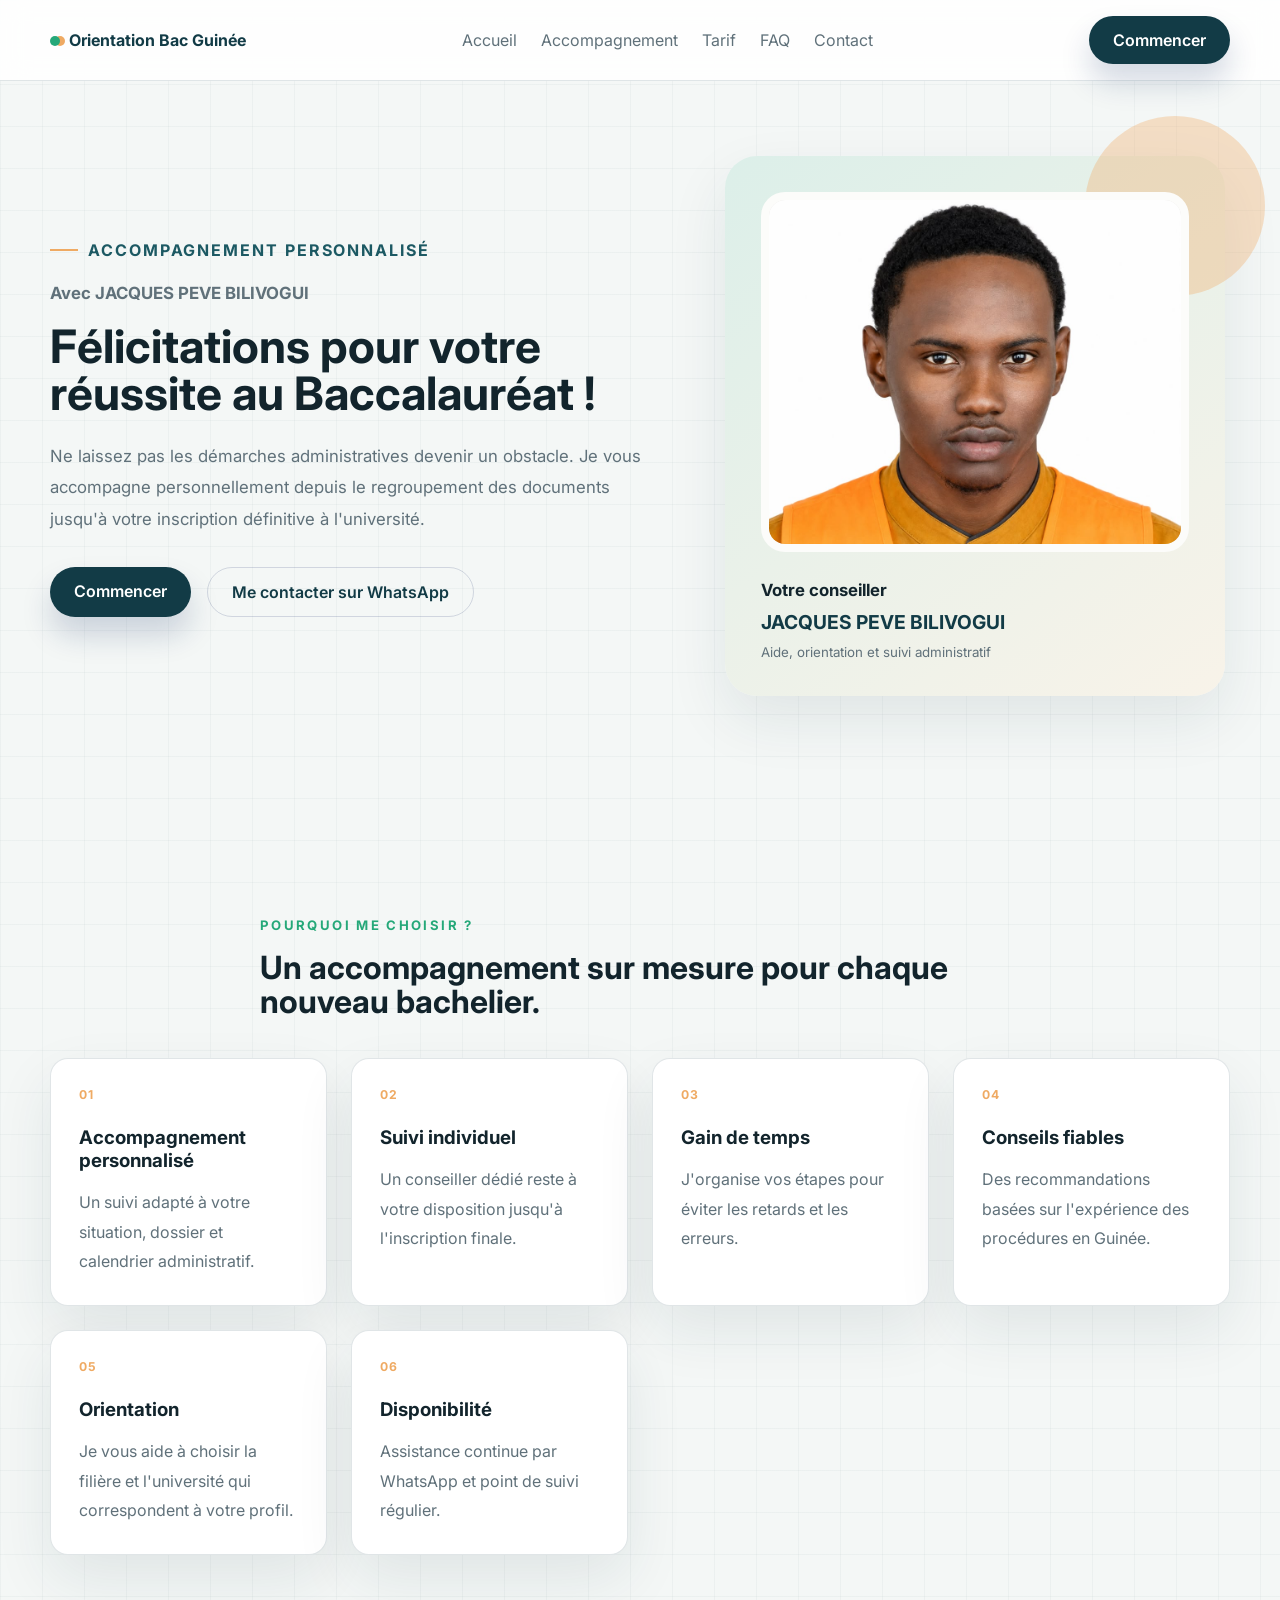
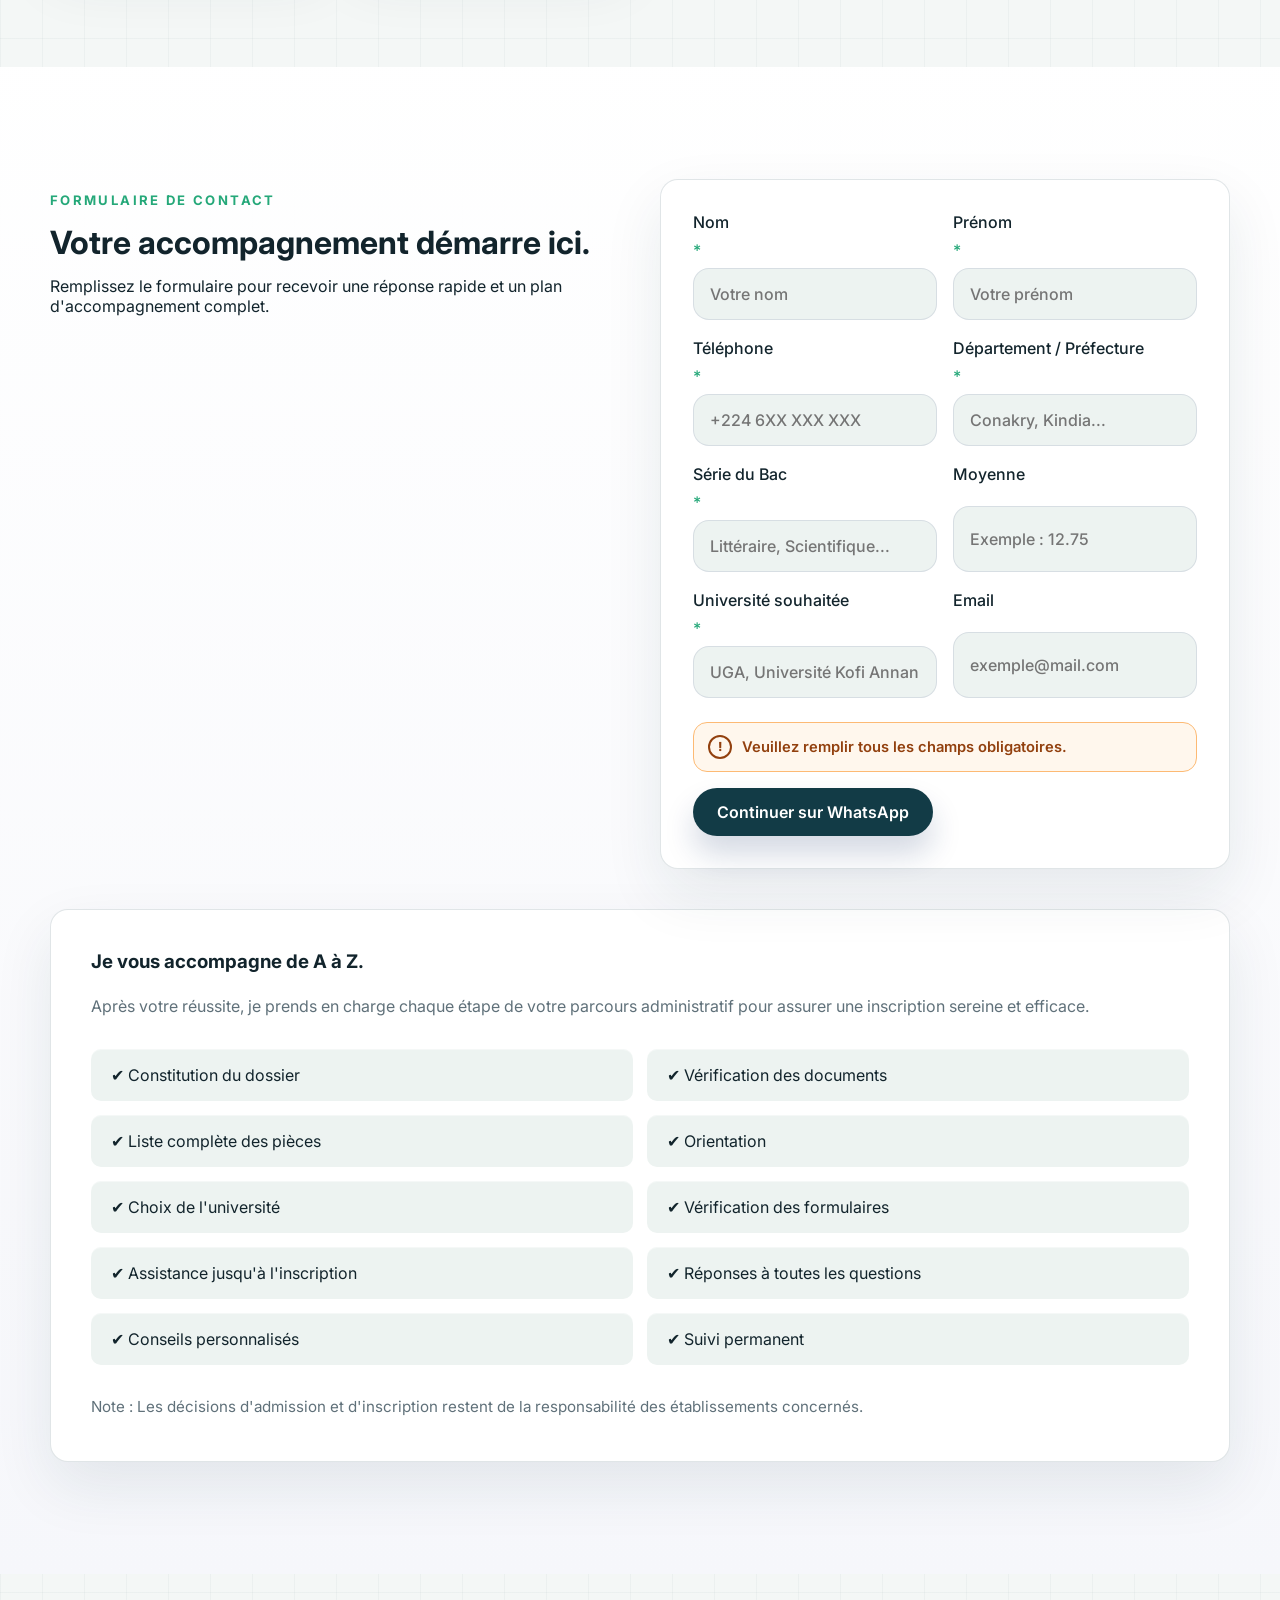
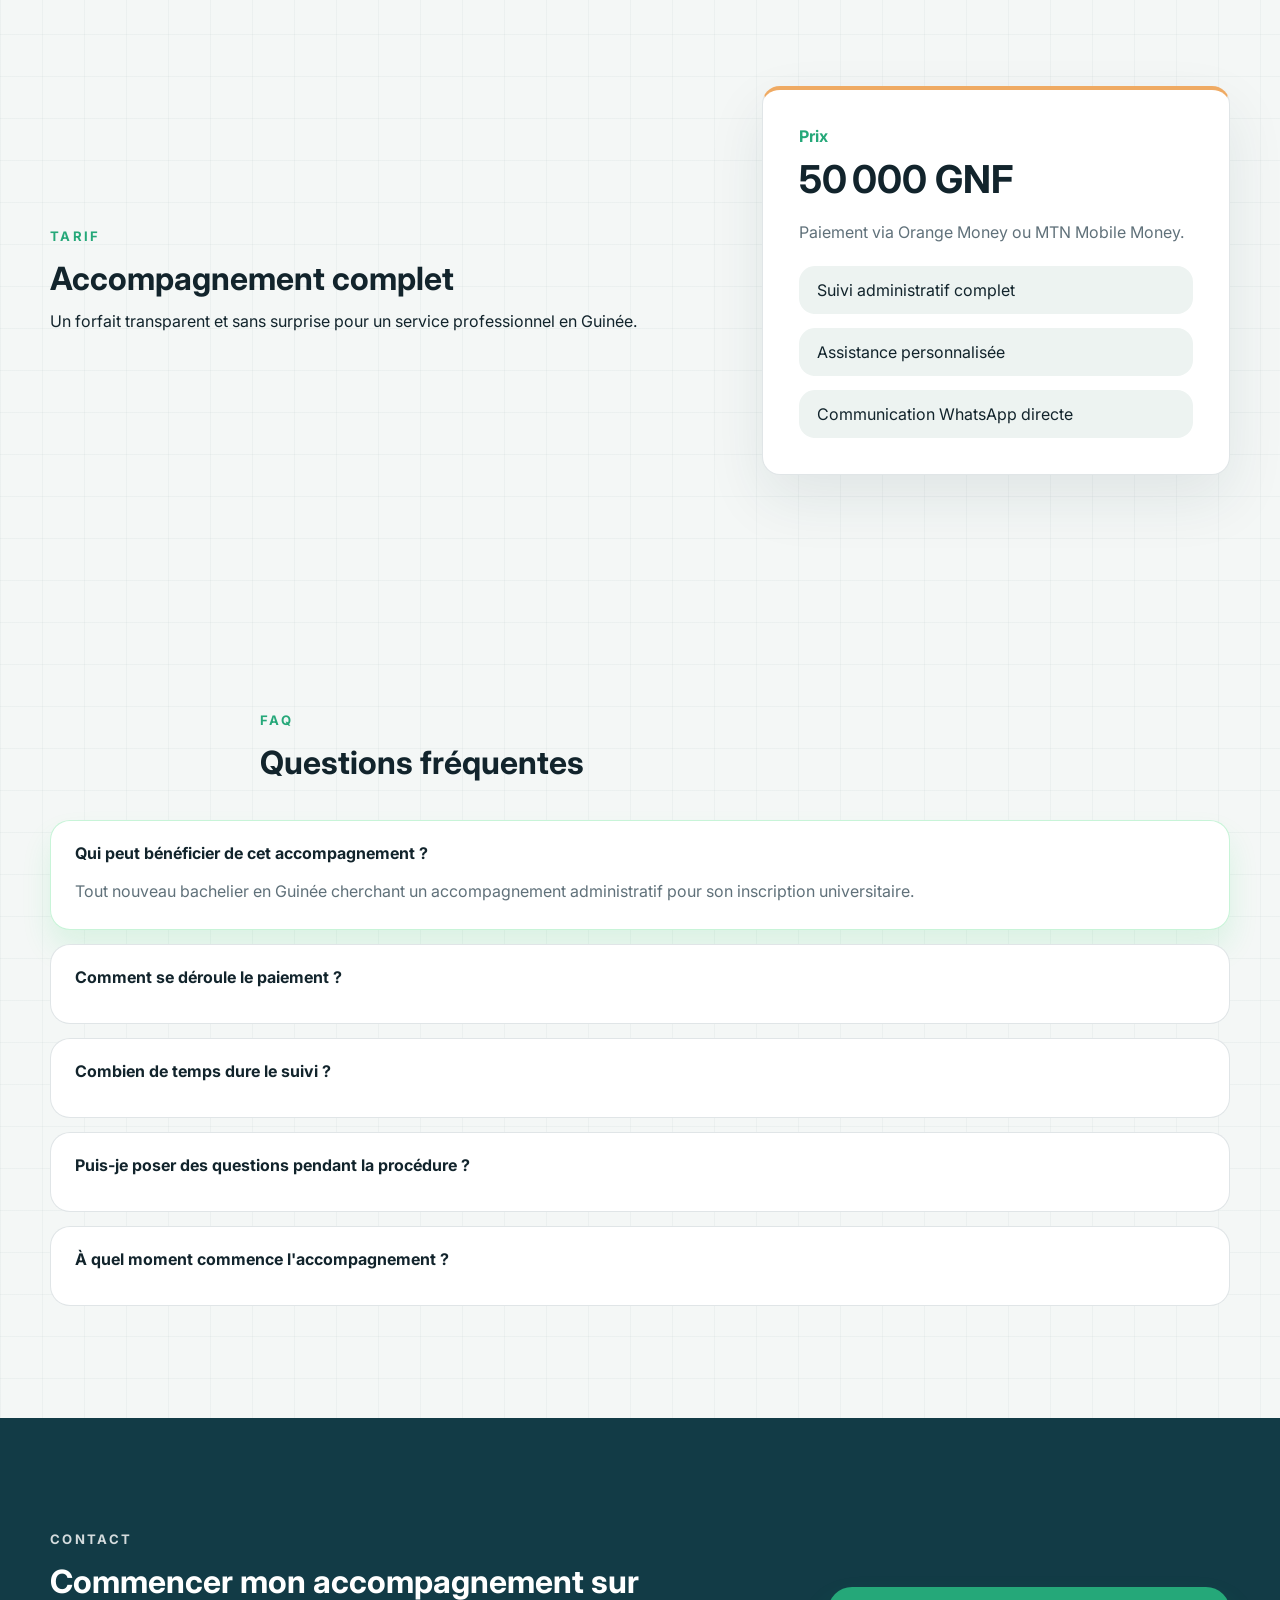
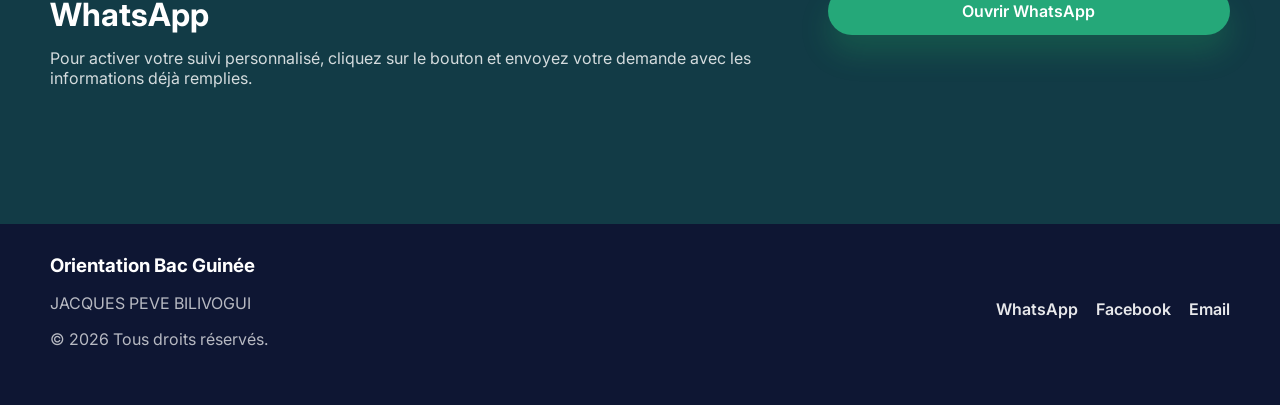
==== index.html @ b28a6ca5 "Guider vers les champs obligatoires" ====
<!DOCTYPE html>
<html lang="fr">
<head>
  <meta charset="UTF-8" />
  <meta name="viewport" content="width=device-width, initial-scale=1.0" />
  <title>Orientation Bac Guinée | Accompagnement Post-Bac</title>
  <link rel="preconnect" href="https://fonts.googleapis.com" />
  <link rel="preconnect" href="https://fonts.gstatic.com" crossorigin />
  <link href="https://fonts.googleapis.com/css2?family=Inter:wght@400;500;600;700;800&display=swap" rel="stylesheet" />
  <link rel="stylesheet" href="style.css" />
</head>
<body>
  <button class="back-to-top" id="backToTop" aria-label="Retour en haut">↑</button>

  <header class="main-header" id="mainHeader">
    <div class="container header-inner">
      <a href="#hero" class="logo">Orientation Bac Guinée</a>
      <nav class="nav-links" aria-label="Navigation principale">
        <a href="#hero">Accueil</a>
        <a href="#services">Accompagnement</a>
        <a href="#pricing">Tarif</a>
        <a href="#faq">FAQ</a>
        <a href="#contact">Contact</a>
      </nav>
      <a href="#formSection" class="button button-primary" data-start-form>Commencer</a>
    </div>
  </header>

  <main>
    <section class="hero" id="hero">
      <div class="container hero-grid">
        <div class="hero-copy">
          <span class="eyebrow">Accompagnement personnalisé</span>
          <p class="hero-name">Avec JACQUES PEVE BILIVOGUI</p>
          <h1>Félicitations pour votre réussite au Baccalauréat !</h1>
          <p>Ne laissez pas les démarches administratives devenir un obstacle. Je vous accompagne personnellement depuis le regroupement des documents jusqu'à votre inscription définitive à l'université.</p>
          <div class="hero-actions">
            <a href="#formSection" class="button button-primary" data-start-form>Commencer</a>
            <button class="button button-secondary" id="heroWhatsapp">Me contacter sur WhatsApp</button>
          </div>
        </div>
        <div class="hero-visual">
          <div class="illustration-card">
            <div class="illustration-shape"></div>
            <div class="portrait-frame">
              <img src="WhatsApp Image 2026-08-25 at 12.30.35.jpeg" alt="Conseiller en orientation" />
            </div>
            <div class="illustration-text">
              <span>Votre conseiller</span>
              <strong>JACQUES PEVE BILIVOGUI</strong>
              <small>Aide, orientation et suivi administratif</small>
            </div>
          </div>
        </div>
      </div>
    </section>

    <section class="section" id="services">
      <div class="container section-header fade-up">
        <p class="section-label">Pourquoi me choisir ?</p>
        <h2>Un accompagnement sur mesure pour chaque nouveau bachelier.</h2>
      </div>
      <div class="container cards-grid fade-up">
        <article class="feature-card">
          <h3>Accompagnement personnalisé</h3>
          <p>Un suivi adapté à votre situation, dossier et calendrier administratif.</p>
        </article>
        <article class="feature-card">
          <h3>Suivi individuel</h3>
          <p>Un conseiller dédié reste à votre disposition jusqu'à l'inscription finale.</p>
        </article>
        <article class="feature-card">
          <h3>Gain de temps</h3>
          <p>J'organise vos étapes pour éviter les retards et les erreurs.</p>
        </article>
        <article class="feature-card">
          <h3>Conseils fiables</h3>
          <p>Des recommandations basées sur l'expérience des procédures en Guinée.</p>
        </article>
        <article class="feature-card">
          <h3>Orientation</h3>
          <p>Je vous aide à choisir la filière et l'université qui correspondent à votre profil.</p>
        </article>
        <article class="feature-card">
          <h3>Disponibilité</h3>
          <p>Assistance continue par WhatsApp et point de suivi régulier.</p>
        </article>
      </div>
    </section>

    <section class="section form-section" id="formSection">
      <div class="container form-grid fade-up">
        <div class="form-copy">
          <p class="section-label">Formulaire de contact</p>
          <h2>Votre accompagnement démarre ici.</h2>
          <p>Remplissez le formulaire pour recevoir une réponse rapide et un plan d'accompagnement complet.</p>
        </div>
        <form class="contact-form" id="contactForm">
          <div class="input-grid">
            <label>
              Nom<span>*</span>
              <input type="text" id="lastName" name="lastName" placeholder="Votre nom" required />
            </label>
            <label>
              Prénom<span>*</span>
              <input type="text" id="firstName" name="firstName" placeholder="Votre prénom" required />
            </label>
            <label>
              Téléphone<span>*</span>
              <input type="tel" id="phone" name="phone" placeholder="+224 6XX XXX XXX" required />
            </label>
            <label>
              Département / Préfecture<span>*</span>
              <input type="text" id="location" name="location" placeholder="Conakry, Kindia..." required />
            </label>
            <label>
              Série du Bac<span>*</span>
              <input type="text" id="series" name="series" placeholder="Littéraire, Scientifique..." required />
            </label>
            <label>
              Moyenne
              <input type="text" id="average" name="average" placeholder="Exemple : 12.75" />
            </label>
            <label>
              Université souhaitée<span>*</span>
              <input type="text" id="university" name="university" placeholder="UGA, Université Kofi Annan..." required />
            </label>
            <label>
              Email
              <input type="email" id="email" name="email" placeholder="exemple@mail.com" />
            </label>
          </div>
          <p class="form-message form-message--warning" id="formMessage" role="status" aria-live="polite">
            <span class="form-message-icon" aria-hidden="true">!</span>
            <span class="form-message-text">Veuillez remplir tous les champs obligatoires.</span>
          </p>
          <button type="submit" class="button button-primary">Continuer sur WhatsApp</button>
        </form>
      </div>
      <div class="container service-presenter" id="servicePresentation">
        <div class="presentation-card">
          <h3>Je vous accompagne de A à Z.</h3>
          <p>Après votre réussite, je prends en charge chaque étape de votre parcours administratif pour assurer une inscription sereine et efficace.</p>
          <ul class="checklist">
            <li>✔ Constitution du dossier</li>
            <li>✔ Vérification des documents</li>
            <li>✔ Liste complète des pièces</li>
            <li>✔ Orientation</li>
            <li>✔ Choix de l'université</li>
            <li>✔ Vérification des formulaires</li>
            <li>✔ Assistance jusqu'à l'inscription</li>
            <li>✔ Réponses à toutes les questions</li>
            <li>✔ Conseils personnalisés</li>
            <li>✔ Suivi permanent</li>
          </ul>
          <p class="notice">Note : Les décisions d'admission et d'inscription restent de la responsabilité des établissements concernés.</p>
        </div>
      </div>
    </section>

    <section class="section" id="pricing">
      <div class="container pricing-grid fade-up">
        <div>
          <p class="section-label">Tarif</p>
          <h2>Accompagnement complet</h2>
          <p>Un forfait transparent et sans surprise pour un service professionnel en Guinée.</p>
        </div>
        <div class="pricing-card">
          <span class="pricing-subtitle">Prix</span>
          <strong id="priceValue">50 000 GNF</strong>
          <p>Paiement via Orange Money ou MTN Mobile Money.</p>
          <ul>
            <li>Suivi administratif complet</li>
            <li>Assistance personnalisée</li>
            <li>Communication WhatsApp directe</li>
          </ul>
        </div>
      </div>
    </section>

    <section class="section" id="faq">
      <div class="container section-header fade-up">
        <p class="section-label">FAQ</p>
        <h2>Questions fréquentes</h2>
      </div>
      <div class="container faq-grid fade-up">
        <button type="button" class="faq-item active" aria-expanded="true">
          <span>Qui peut bénéficier de cet accompagnement ?</span>
          <p>Tout nouveau bachelier en Guinée cherchant un accompagnement administratif pour son inscription universitaire.</p>
        </button>
        <button type="button" class="faq-item" aria-expanded="false">
          <span>Comment se déroule le paiement ?</span>
          <p>Le paiement s'effectue via Orange Money ou MTN Mobile Money, selon vos préférences.</p>
        </button>
        <button type="button" class="faq-item" aria-expanded="false">
          <span>Combien de temps dure le suivi ?</span>
          <p>Le suivi dure jusqu'à l'inscription définitive à l'université et couvre toutes les étapes administratives.</p>
        </button>
        <button type="button" class="faq-item" aria-expanded="false">
          <span>Puis-je poser des questions pendant la procédure ?</span>
          <p>Oui, vous pouvez poser des questions à tout moment, je reste disponible pour vous guider.</p>
        </button>
        <button type="button" class="faq-item" aria-expanded="false">
          <span>À quel moment commence l'accompagnement ?</span>
          <p>L'accompagnement commence dès la publication des résultats du baccalauréat.</p>
        </button>
      </div>
    </section>

    <section class="section contact-section" id="contact">
      <div class="container contact-grid fade-up">
        <div>
          <p class="section-label">Contact</p>
          <h2>Commencer mon accompagnement sur WhatsApp</h2>
          <p>Pour activer votre suivi personnalisé, cliquez sur le bouton et envoyez votre demande avec les informations déjà remplies.</p>
        </div>
        <button class="button button-whatsapp" id="contactWhatsapp">Ouvrir WhatsApp</button>
      </div>
    </section>
  </main>

  <footer class="footer">
    <div class="container footer-grid">
      <div>
        <h3>Orientation Bac Guinée</h3>
        <p class="footer-name">JACQUES PEVE BILIVOGUI</p>
        <p>© 2026 Tous droits réservés.</p>
      </div>
      <div class="social-links">
        <a href="https://wa.me/224611016900" target="_blank" rel="noopener" aria-label="WhatsApp">WhatsApp</a>
        <a href="https://www.facebook.com/share/1DLUtd6Peg/?mibextid=wwXIfr" target="_blank" rel="noopener" aria-label="Facebook">Facebook</a>
        <a href="mailto:salchepevebilivogui@gmail.com" aria-label="Email">Email</a>
      </div>
    </div>
  </footer>

  <script src="script.js"></script>
</body>
</html>
---- style.css ----
:root {
  --bg: #f4f7f6;
  --surface: #ffffff;
  --surface-alt: #edf3f1;
  --text: #12242c;
  --text-muted: #60717a;
  --primary: #123b46;
  --primary-soft: #1c5963;
  --accent: #25a879;
  --accent-warm: #efaa63;
  --border: rgba(18, 59, 70, 0.13);
  --shadow: 0 24px 60px rgba(18, 59, 70, 0.09);
  --radius: 18px;
}

* {
  box-sizing: border-box;
}

html {
  scroll-behavior: smooth;
}

body {
  margin: 0;
  font-family: 'Inter', sans-serif;
  background-color: var(--bg);
  background-image: linear-gradient(rgba(18, 59, 70, 0.035) 1px, transparent 1px), linear-gradient(90deg, rgba(18, 59, 70, 0.035) 1px, transparent 1px);
  background-size: 42px 42px;
  color: var(--text);
}

img {
  max-width: 100%;
  display: block;
}

a {
  color: inherit;
  text-decoration: none;
}

button,
input {
  font: inherit;
}

button {
  cursor: pointer;
}

.container {
  width: min(1180px, calc(100% - 32px));
  margin: 0 auto;
}

.main-header {
  position: fixed;
  inset: 0 auto auto 0;
  width: 100%;
  z-index: 20;
  backdrop-filter: blur(14px);
  background: rgba(244, 247, 246, 0.9);
  border-bottom: 1px solid var(--border);
  transition: transform 0.3s ease, background 0.3s ease, box-shadow 0.3s ease;
}

.header-inner {
  display: flex;
  align-items: center;
  justify-content: space-between;
  gap: 24px;
  min-height: 80px;
}

.logo {
  font-weight: 700;
  letter-spacing: 0;
  color: var(--primary);
}

.logo::before {
  content: '';
  display: inline-block;
  width: 10px;
  height: 10px;
  margin-right: 9px;
  border-radius: 50%;
  background: var(--accent);
  box-shadow: 5px 0 0 var(--accent-warm);
}

.nav-links {
  display: flex;
  align-items: center;
  gap: 24px;
}

.nav-links a {
  color: var(--text-muted);
  transition: color 0.2s ease;
}

.nav-links a:hover {
  color: var(--primary);
}

.button {
  border: none;
  border-radius: 999px;
  padding: 14px 24px;
  font-weight: 600;
  transition: transform 0.25s ease, box-shadow 0.25s ease, background 0.25s ease;
}

.button:hover {
  transform: translateY(-2px);
}

.button:disabled {
  cursor: not-allowed;
  opacity: 0.55;
  transform: none;
  box-shadow: none;
}

.form-message {
  display: flex;
  align-items: center;
  gap: 10px;
  min-height: 48px;
  margin: 0 0 16px;
  padding: 12px 14px;
  border: 1px solid;
  border-radius: 14px;
  font-size: 0.92rem;
  font-weight: 600;
}

.form-message--warning {
  color: #92400e;
  background: #fff7ed;
  border-color: #fdba74;
}

.form-message--success {
  color: #166534;
  background: #f0fdf4;
  border-color: #86efac;
}

.form-message-icon {
  display: inline-grid;
  flex: 0 0 24px;
  width: 24px;
  height: 24px;
  place-items: center;
  border: 2px solid currentColor;
  border-radius: 50%;
  font-size: 0.78rem;
  font-weight: 800;
  line-height: 1;
}

.form-message--attention {
  animation: messageAttention 0.45s ease-in-out 2;
}

@keyframes messageAttention {
  50% {
    transform: translateX(6px);
    box-shadow: 0 0 0 4px rgba(220, 38, 38, 0.12);
  }
}

.button-primary {
  background: var(--primary);
  color: white;
  box-shadow: 0 18px 30px rgba(19, 42, 102, 0.18);
}

.button-secondary {
  background: transparent;
  border: 1px solid rgba(19, 42, 102, 0.16);
  color: var(--primary);
}

.button-whatsapp {
  background: var(--accent);
  color: #fff;
  box-shadow: 0 18px 30px rgba(37, 211, 102, 0.18);
}

.hero {
  padding: 156px 0 96px;
  min-height: 680px;
}

.hero-grid {
  display: grid;
  grid-template-columns: minmax(0, 1.1fr) minmax(320px, 0.9fr);
  align-items: center;
  gap: 48px;
}

.eyebrow {
  display: inline-flex;
  align-items: center;
  gap: 10px;
  color: var(--primary-soft);
  font-weight: 700;
  text-transform: uppercase;
  letter-spacing: 0.12em;
  margin-bottom: 18px;
}

.eyebrow::before {
  content: '';
  width: 28px;
  height: 2px;
  background: var(--accent-warm);
}

.hero-name {
  margin: 0 0 14px;
  color: var(--primary-soft);
  font-weight: 700;
  letter-spacing: 0;
}

.hero h1 {
  font-size: clamp(2.8rem, 3.6vw, 4.6rem);
  line-height: 1.02;
  margin: 0 0 24px;
}

.hero p {
  max-width: 620px;
  font-size: 1.05rem;
  line-height: 1.85;
  color: var(--text-muted);
}

.hero-actions {
  display: flex;
  flex-wrap: wrap;
  gap: 16px;
  margin-top: 32px;
}

.hero-visual {
  display: grid;
  place-items: center;
}

.illustration-card {
  width: 100%;
  max-width: 500px;
  background: linear-gradient(145deg, #dcefe9, #f8f3e9);
  border-radius: 32px;
  padding: 36px;
  position: relative;
  box-shadow: var(--shadow);
}

.illustration-shape {
  position: absolute;
  width: 180px;
  height: 180px;
  background: rgba(239, 170, 99, 0.34);
  border-radius: 50%;
  top: -40px;
  right: -40px;
}

.portrait-frame {
  width: 100%;
  height: 360px;
  position: relative;
  overflow: hidden;
  border: 8px solid rgba(255, 255, 255, 0.78);
  border-radius: 24px;
  background: #f4f1eb;
  box-shadow: inset 0 0 0 1px rgba(18, 59, 70, 0.08);
}

.portrait-frame img {
  width: 100%;
  height: 100%;
  object-fit: cover;
  object-position: center 22%;
}

.illustration-student {
  width: 100%;
  height: 280px;
  background: linear-gradient(180deg, #ffffff 0%, #eff5ff 100%);
  border-radius: 32px;
  box-shadow: inset 0 0 0 1px rgba(19, 42, 102, 0.05);
  position: relative;
  overflow: hidden;
}

.student-head,
.student-body,
.student-book {
  position: absolute;
  background: var(--primary);
  border-radius: 999px;
}

.student-head {
  width: 110px;
  height: 110px;
  top: 24px;
  left: 50%;
  transform: translateX(-50%);
}

.student-body {
  width: 180px;
  height: 240px;
  bottom: -10px;
  left: 50%;
  transform: translateX(-50%);
}

.student-book {
  width: 140px;
  height: 160px;
  background: var(--accent-warm);
  bottom: 22px;
  right: 22px;
  border-radius: 24px;
}

.illustration-text {
  margin-top: 28px;
  display: flex;
  flex-direction: column;
  gap: 10px;
  color: var(--text);
}

.illustration-text span {
  font-weight: 700;
  font-size: 1.05rem;
}

.illustration-text strong {
  color: var(--primary);
  font-size: 1.2rem;
}

.illustration-text small {
  color: var(--text-muted);
}

.section {
  padding: 112px 0;
}

.section-header {
  max-width: 760px;
  margin-bottom: 40px;
}

.section-label {
  color: var(--accent);
  text-transform: uppercase;
  letter-spacing: 0.18em;
  font-size: 0.82rem;
  font-weight: 700;
  margin-bottom: 18px;
}

.section-header h2,
.form-copy h2,
.pricing-grid h2,
.contact-grid h2 {
  margin: 0;
  font-size: clamp(2rem, 2.5vw, 3rem);
  line-height: 1.05;
}

.cards-grid {
  display: grid;
  gap: 24px;
  grid-template-columns: repeat(auto-fit, minmax(240px, 1fr));
}

.feature-card {
  background: var(--surface);
  border: 1px solid var(--border);
  border-radius: var(--radius);
  padding: 28px;
  box-shadow: var(--shadow);
  transition: transform 0.3s ease, border-color 0.3s ease, box-shadow 0.3s ease;
}

.feature-card:hover {
  transform: translateY(-8px);
  border-color: rgba(37, 211, 102, 0.2);
  box-shadow: 0 30px 50px rgba(18, 35, 85, 0.12);
}

.feature-card h3 {
  margin-top: 0;
  margin-bottom: 16px;
}

.feature-card h3::before {
  content: '01';
  display: block;
  margin-bottom: 24px;
  color: var(--accent-warm);
  font-size: 0.76rem;
  letter-spacing: 0.12em;
}

.feature-card:nth-child(2) h3::before { content: '02'; }
.feature-card:nth-child(3) h3::before { content: '03'; }
.feature-card:nth-child(4) h3::before { content: '04'; }
.feature-card:nth-child(5) h3::before { content: '05'; }
.feature-card:nth-child(6) h3::before { content: '06'; }

.feature-card p {
  margin: 0;
  color: var(--text-muted);
  line-height: 1.85;
}

.form-section {
  background: linear-gradient(180deg, rgba(255, 255, 255, 0.98), rgba(246, 247, 251, 1));
}

.form-grid {
  display: grid;
  grid-template-columns: 1fr 1fr;
  gap: 40px;
  align-items: start;
}

.contact-form {
  background: var(--surface);
  border: 1px solid var(--border);
  border-radius: var(--radius);
  padding: 32px;
  box-shadow: var(--shadow);
}

.input-grid {
  display: grid;
  grid-template-columns: repeat(2, minmax(0, 1fr));
  gap: 18px 16px;
  margin-bottom: 24px;
}

label {
  display: grid;
  gap: 8px;
  font-weight: 500;
  color: var(--text);
}

label span {
  color: var(--accent);
}

input {
  width: 100%;
  min-height: 52px;
  background: var(--surface-alt);
  border: 1px solid rgba(19, 42, 102, 0.1);
  border-radius: 16px;
  padding: 14px 16px;
  color: var(--text);
  transition: border-color 0.25s ease, transform 0.25s ease;
}

input:focus {
  outline: none;
  border-color: var(--accent);
  box-shadow: 0 0 0 4px rgba(37, 168, 121, 0.12);
  transform: translateY(-1px);
}

.service-presenter {
  margin-top: 40px;
}

.presentation-card {
  background: var(--surface);
  border: 1px solid var(--border);
  border-radius: var(--radius);
  padding: 40px;
  box-shadow: var(--shadow);
}

.presentation-card h3 {
  margin-top: 0;
}

.presentation-card p {
  color: var(--text-muted);
  line-height: 1.85;
}

.checklist {
  list-style: none;
  padding: 0;
  margin: 28px 0;
  display: grid;
  grid-template-columns: repeat(2, minmax(0, 1fr));
  gap: 14px;
}

.checklist li {
  padding: 16px 20px;
  background: var(--surface-alt);
  border-radius: 10px;
  color: var(--text);
  box-shadow: inset 0 1px 0 rgba(255, 255, 255, 0.4);
}

.notice {
  margin: 0;
  color: var(--text-muted);
  font-size: 0.95rem;
}

.pricing-grid {
  display: grid;
  grid-template-columns: 1.3fr 0.9fr;
  gap: 36px;
  align-items: center;
}

.pricing-card {
  background: var(--surface);
  border: 1px solid var(--border);
  border-radius: var(--radius);
  padding: 36px;
  border-top: 4px solid var(--accent-warm);
  box-shadow: var(--shadow);
}

.pricing-subtitle {
  display: block;
  color: var(--accent);
  font-weight: 700;
  margin-bottom: 10px;
}

.pricing-card strong {
  display: block;
  font-size: clamp(2rem, 3vw, 3rem);
  margin-bottom: 20px;
}

.pricing-card p {
  margin: 0 0 24px;
  color: var(--text-muted);
}

.pricing-card ul {
  list-style: none;
  margin: 0;
  padding: 0;
  display: grid;
  gap: 14px;
}

.pricing-card li {
  padding: 14px 18px;
  background: var(--surface-alt);
  border-radius: 16px;
}

.faq-grid {
  display: grid;
  gap: 14px;
}

.faq-item {
  background: var(--surface);
  border: 1px solid var(--border);
  border-radius: 20px;
  padding: 22px 24px;
  text-align: left;
  color: var(--text);
  transition: box-shadow 0.3s ease, border-color 0.3s ease;
}

.faq-item span {
  display: block;
  font-size: 1rem;
  font-weight: 700;
}

.faq-item p {
  max-height: 0;
  margin: 14px 0 0;
  color: var(--text-muted);
  line-height: 1.85;
  overflow: hidden;
  transition: max-height 0.3s ease;
}

.faq-item.active {
  border-color: rgba(37, 211, 102, 0.25);
  box-shadow: 0 18px 30px rgba(37, 211, 102, 0.12);
}

.faq-item.active p {
  max-height: 220px;
}

.contact-section {
  background: var(--primary);
  color: white;
  padding: 100px 0 120px;
}

.contact-grid {
  display: grid;
  grid-template-columns: 1.3fr 0.7fr;
  align-items: center;
  gap: 30px;
}

.contact-grid p {
  color: rgba(255, 255, 255, 0.82);
}

.footer {
  padding: 30px 0 40px;
  background: #0e1633;
  color: rgba(255, 255, 255, 0.7);
}

.footer-grid {
  display: flex;
  align-items: center;
  justify-content: space-between;
  gap: 20px;
}

.footer h3 {
  margin: 0 0 8px;
  color: white;
}

.social-links {
  display: flex;
  gap: 18px;
  flex-wrap: wrap;
}

.social-links a {
  color: rgba(255, 255, 255, 0.9);
  font-weight: 600;
}

.back-to-top {
  position: fixed;
  right: 20px;
  bottom: 24px;
  width: 48px;
  height: 48px;
  border: none;
  border-radius: 50%;
  background: var(--primary);
  color: white;
  opacity: 0;
  pointer-events: none;
  transform: translateY(10px);
  transition: opacity 0.25s ease, transform 0.25s ease;
  z-index: 30;
}

.back-to-top.visible {
  opacity: 1;
  pointer-events: auto;
  transform: translateY(0);
}

.fade-up {
  opacity: 0;
  transform: translateY(24px);
  animation: fadeUp 0.9s ease forwards;
}

@keyframes fadeUp {
  to {
    opacity: 1;
    transform: translateY(0);
  }
}

@media (max-width: 980px) {
  .hero-grid,
  .pricing-grid,
  .contact-grid,
  .form-grid {
    grid-template-columns: 1fr;
  }

  .footer-grid {
    flex-direction: column;
    align-items: flex-start;
  }
}

@media (max-width: 720px) {
  .header-inner {
    flex-wrap: wrap;
    justify-content: space-between;
    gap: 16px;
    min-height: 104px;
  }

  .nav-links {
    order: 3;
    width: 100%;
    flex-wrap: wrap;
    justify-content: center;
    gap: 14px;
  }

  .hero {
    padding-top: 120px;
  }

  .hero h1 {
    font-size: clamp(2.4rem, 7vw, 3.2rem);
  }

  .input-grid,
  .checklist {
    grid-template-columns: 1fr;
  }

  .illustration-card {
    padding: 28px;
  }

  .contact-form,
  .presentation-card,
  .pricing-card {
    padding: 28px;
  }
}
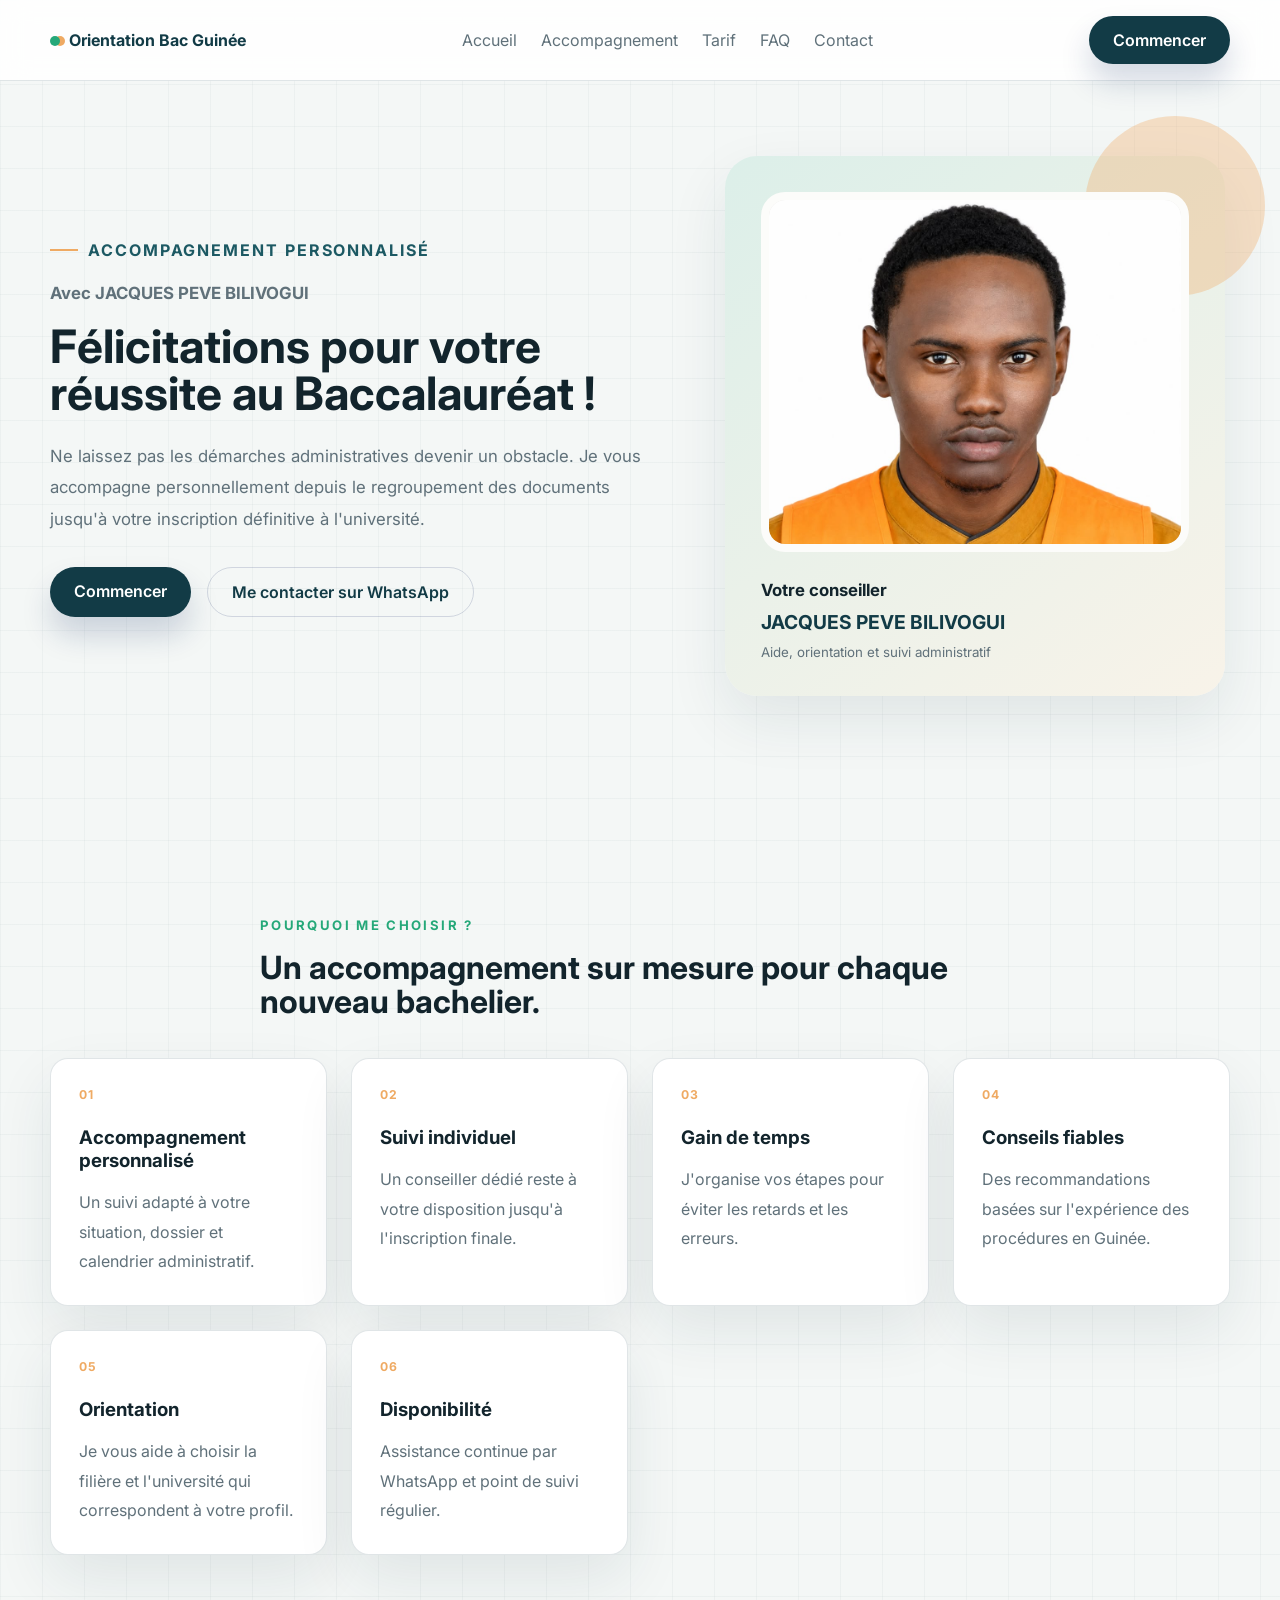
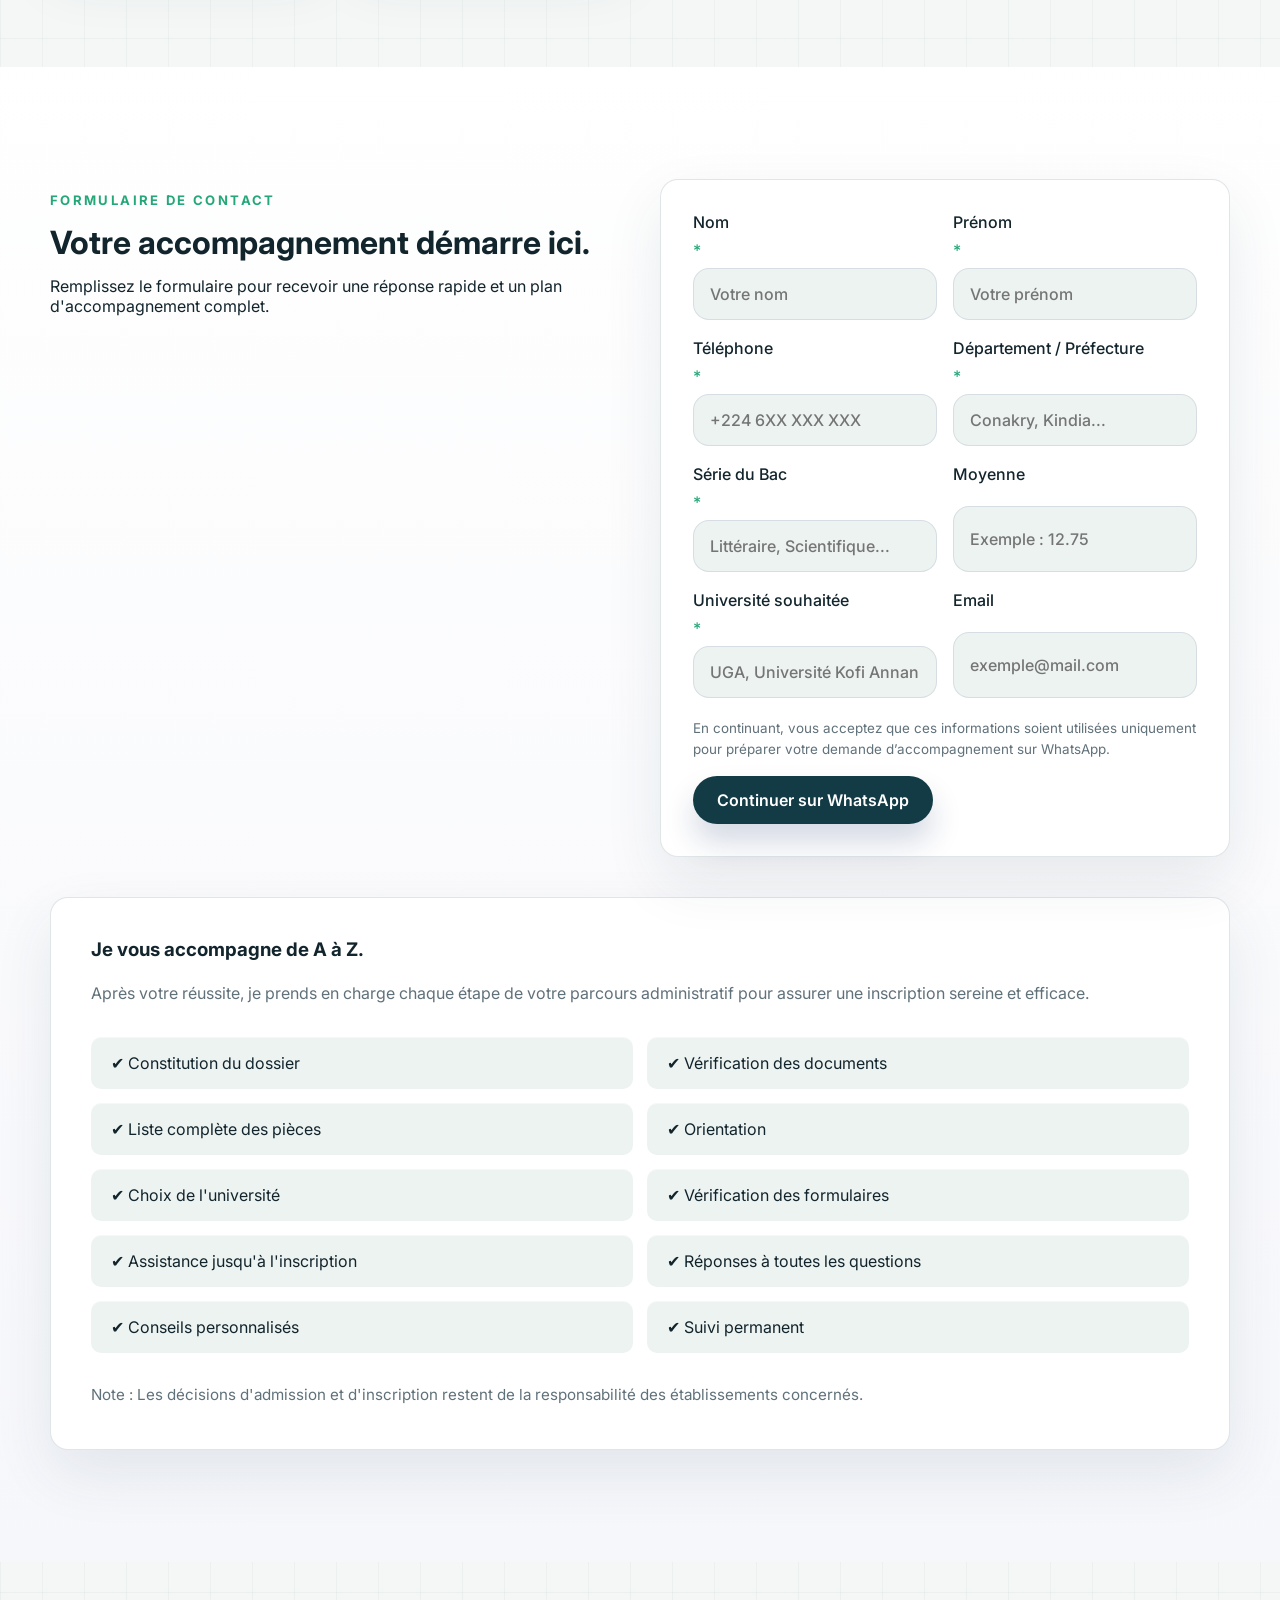
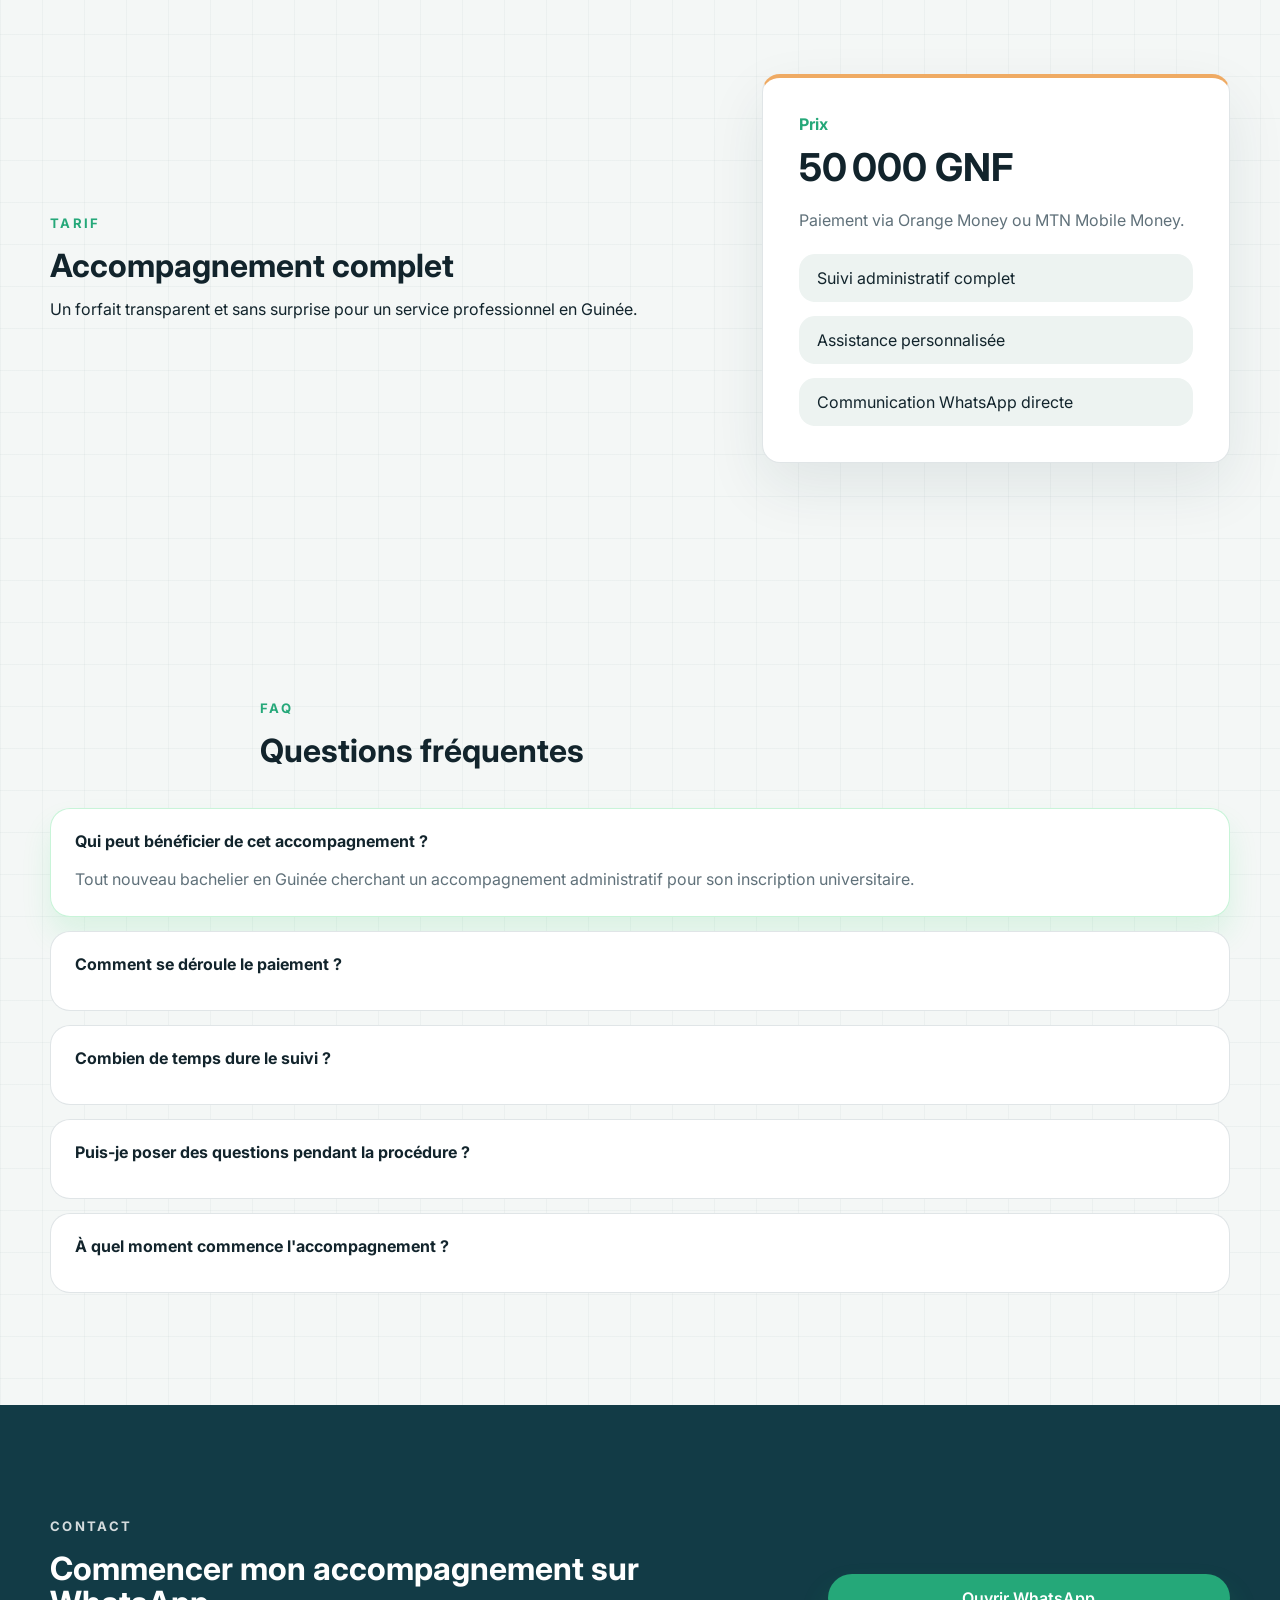
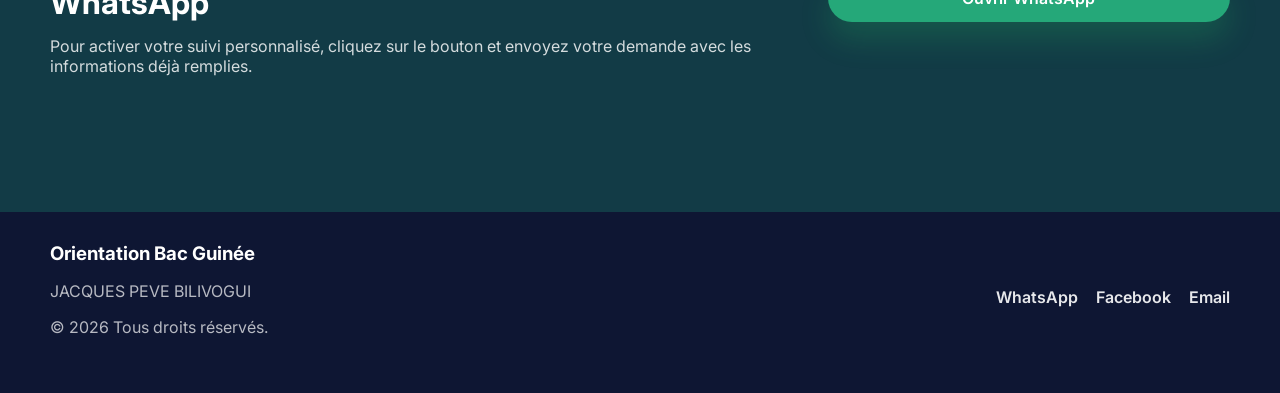
==== commit 7aef6195: "Fiabiliser le formulaire et l affichage mobile" ====
--- a/index.html
+++ b/index.html
@@ -3,6 +3,7 @@
 <head>
   <meta charset="UTF-8" />
   <meta name="viewport" content="width=device-width, initial-scale=1.0" />
+  <meta name="description" content="Accompagnement personnalisé des nouveaux bacheliers en Guinée pour leur orientation et leur inscription universitaire." />
   <title>Orientation Bac Guinée | Accompagnement Post-Bac</title>
   <link rel="preconnect" href="https://fonts.googleapis.com" />
   <link rel="preconnect" href="https://fonts.gstatic.com" crossorigin />
@@ -95,23 +96,23 @@
           <h2>Votre accompagnement démarre ici.</h2>
           <p>Remplissez le formulaire pour recevoir une réponse rapide et un plan d'accompagnement complet.</p>
         </div>
-        <form class="contact-form" id="contactForm">
+        <form class="contact-form" id="contactForm" novalidate>
           <div class="input-grid">
             <label>
               Nom<span>*</span>
-              <input type="text" id="lastName" name="lastName" placeholder="Votre nom" required />
+              <input type="text" id="lastName" name="lastName" placeholder="Votre nom" autocomplete="family-name" required />
             </label>
             <label>
               Prénom<span>*</span>
-              <input type="text" id="firstName" name="firstName" placeholder="Votre prénom" required />
+              <input type="text" id="firstName" name="firstName" placeholder="Votre prénom" autocomplete="given-name" required />
             </label>
             <label>
               Téléphone<span>*</span>
-              <input type="tel" id="phone" name="phone" placeholder="+224 6XX XXX XXX" required />
+              <input type="tel" id="phone" name="phone" placeholder="+224 6XX XXX XXX" autocomplete="tel" inputmode="tel" pattern="[+0-9 ()-]{8,20}" title="Saisissez un numéro valide, par exemple +224 611 01 69 00" required />
             </label>
             <label>
               Département / Préfecture<span>*</span>
-              <input type="text" id="location" name="location" placeholder="Conakry, Kindia..." required />
+              <input type="text" id="location" name="location" placeholder="Conakry, Kindia..." autocomplete="address-level2" required />
             </label>
             <label>
               Série du Bac<span>*</span>
@@ -119,7 +120,7 @@
             </label>
             <label>
               Moyenne
-              <input type="text" id="average" name="average" placeholder="Exemple : 12.75" />
+              <input type="number" id="average" name="average" placeholder="Exemple : 12.75" inputmode="decimal" min="0" max="20" step="0.01" />
             </label>
             <label>
               Université souhaitée<span>*</span>
@@ -127,10 +128,11 @@
             </label>
             <label>
               Email
-              <input type="email" id="email" name="email" placeholder="exemple@mail.com" />
+              <input type="email" id="email" name="email" placeholder="exemple@mail.com" autocomplete="email" />
             </label>
           </div>
-          <p class="form-message form-message--warning" id="formMessage" role="status" aria-live="polite">
+          <p class="privacy-note">En continuant, vous acceptez que ces informations soient utilisées uniquement pour préparer votre demande d’accompagnement sur WhatsApp.</p>
+          <p class="form-message form-message--warning" id="formMessage" role="status" aria-live="polite" hidden>
             <span class="form-message-icon" aria-hidden="true">!</span>
             <span class="form-message-text">Veuillez remplir tous les champs obligatoires.</span>
           </p>
--- a/style.css
+++ b/style.css
@@ -137,6 +137,17 @@
   font-weight: 600;
 }
 
+.form-message[hidden] {
+  display: none;
+}
+
+.privacy-note {
+  margin: -4px 0 16px;
+  color: var(--text-muted);
+  font-size: 0.84rem;
+  line-height: 1.55;
+}
+
 .form-message--warning {
   color: #92400e;
   background: #fff7ed;
@@ -483,6 +494,21 @@
   border-color: var(--accent);
   box-shadow: 0 0 0 4px rgba(37, 168, 121, 0.12);
   transform: translateY(-1px);
+}
+
+input[aria-invalid="true"] {
+  border-color: #dc2626;
+  background: #fff7f7;
+}
+
+section {
+  scroll-margin-top: 96px;
+}
+
+a:focus-visible,
+button:focus-visible {
+  outline: 3px solid var(--accent-warm);
+  outline-offset: 4px;
 }
 
 .service-presenter {
@@ -713,6 +739,10 @@
 }
 
 @media (max-width: 720px) {
+  .main-header {
+    position: sticky;
+  }
+
   .header-inner {
     flex-wrap: wrap;
     justify-content: space-between;
@@ -729,7 +759,7 @@
   }
 
   .hero {
-    padding-top: 120px;
+    padding-top: 56px;
   }
 
   .hero h1 {
@@ -751,3 +781,17 @@
     padding: 28px;
   }
 }
+
+@media (prefers-reduced-motion: reduce) {
+  html {
+    scroll-behavior: auto;
+  }
+
+  *,
+  *::before,
+  *::after {
+    animation-duration: 0.01ms !important;
+    animation-iteration-count: 1 !important;
+    transition-duration: 0.01ms !important;
+  }
+}
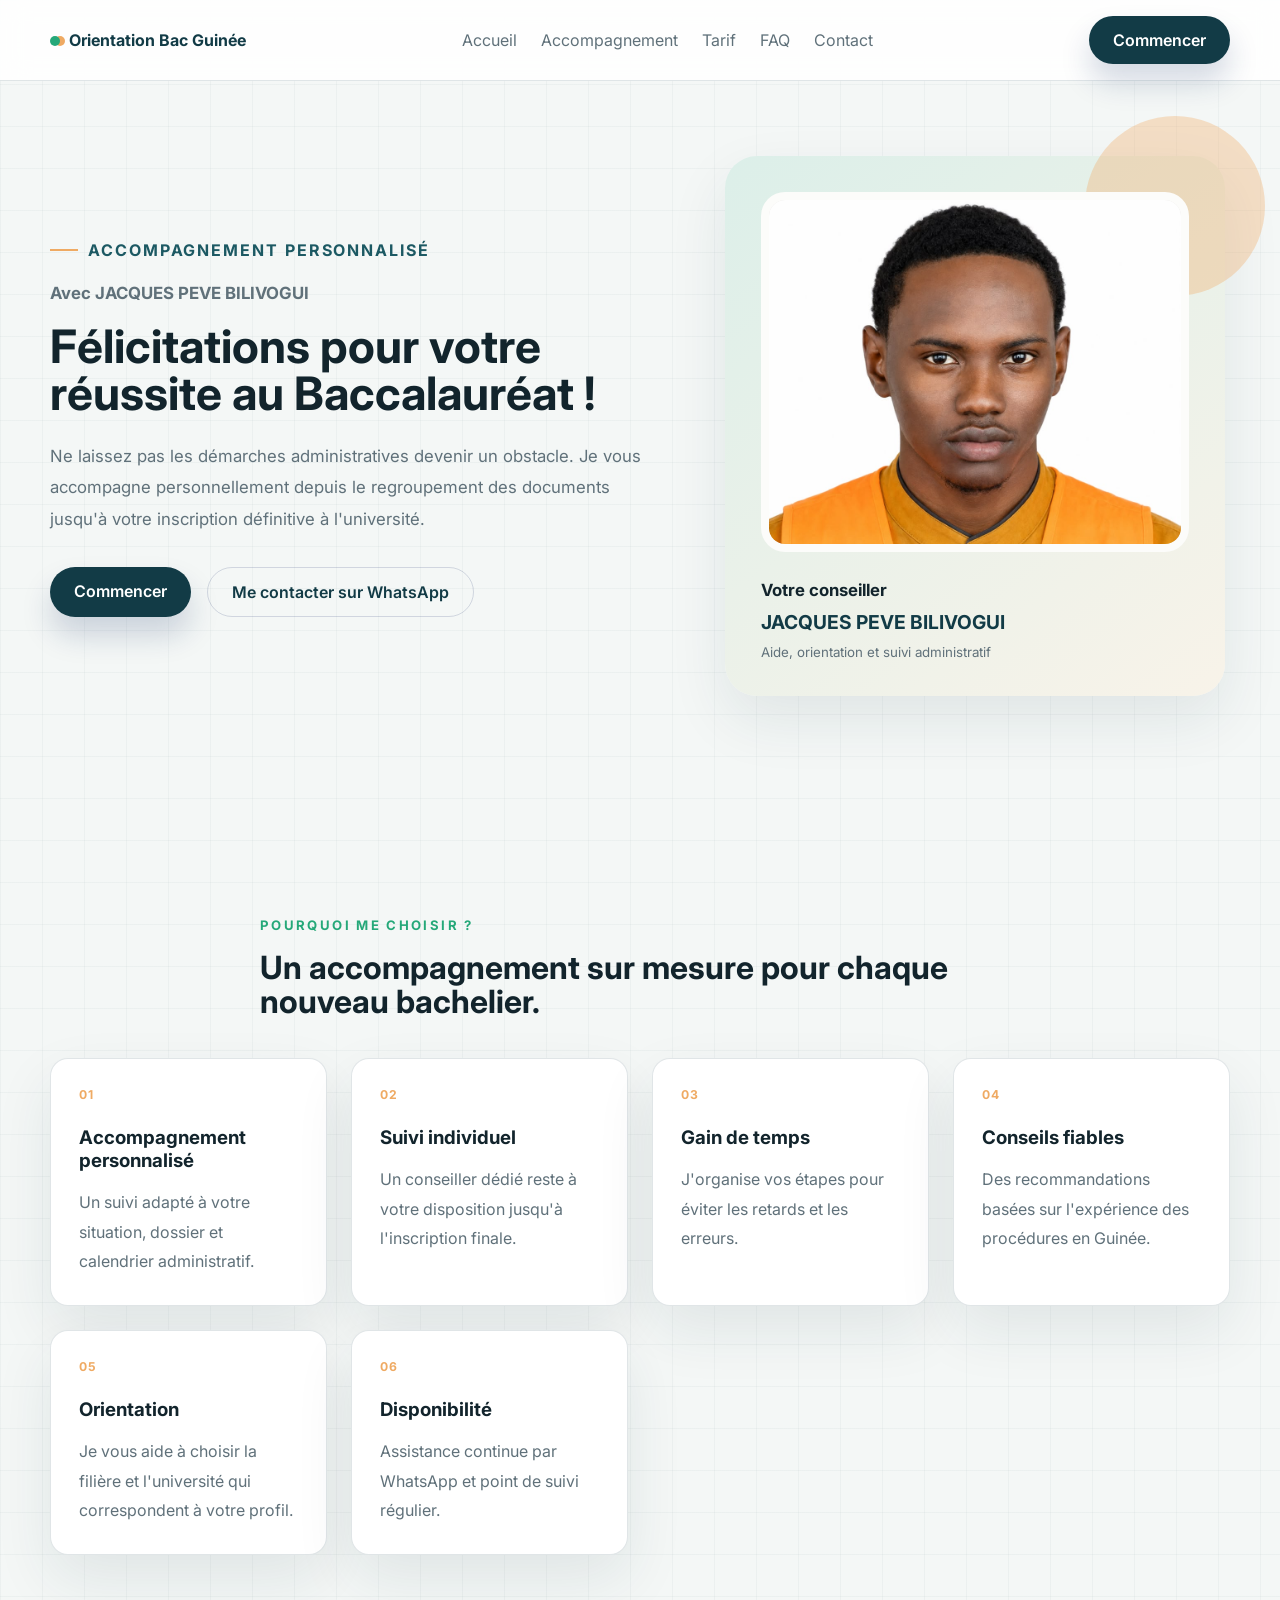
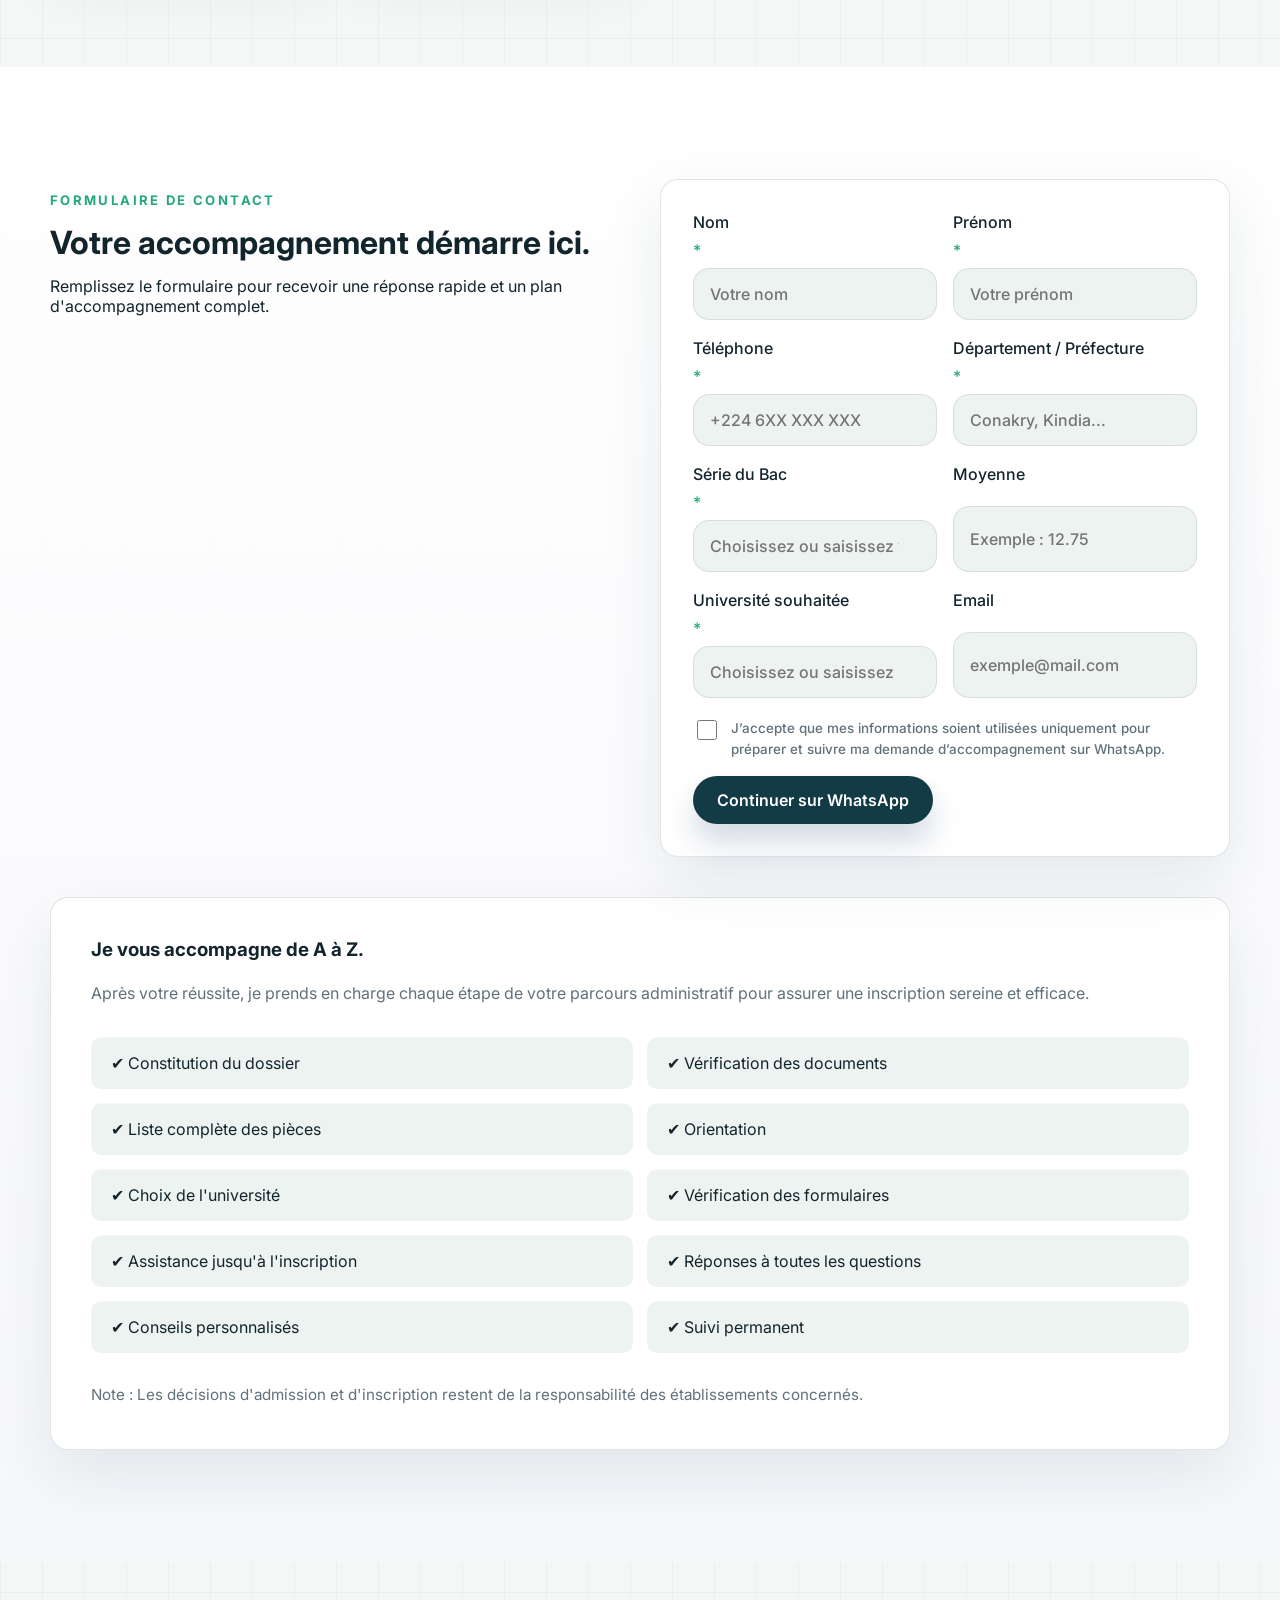
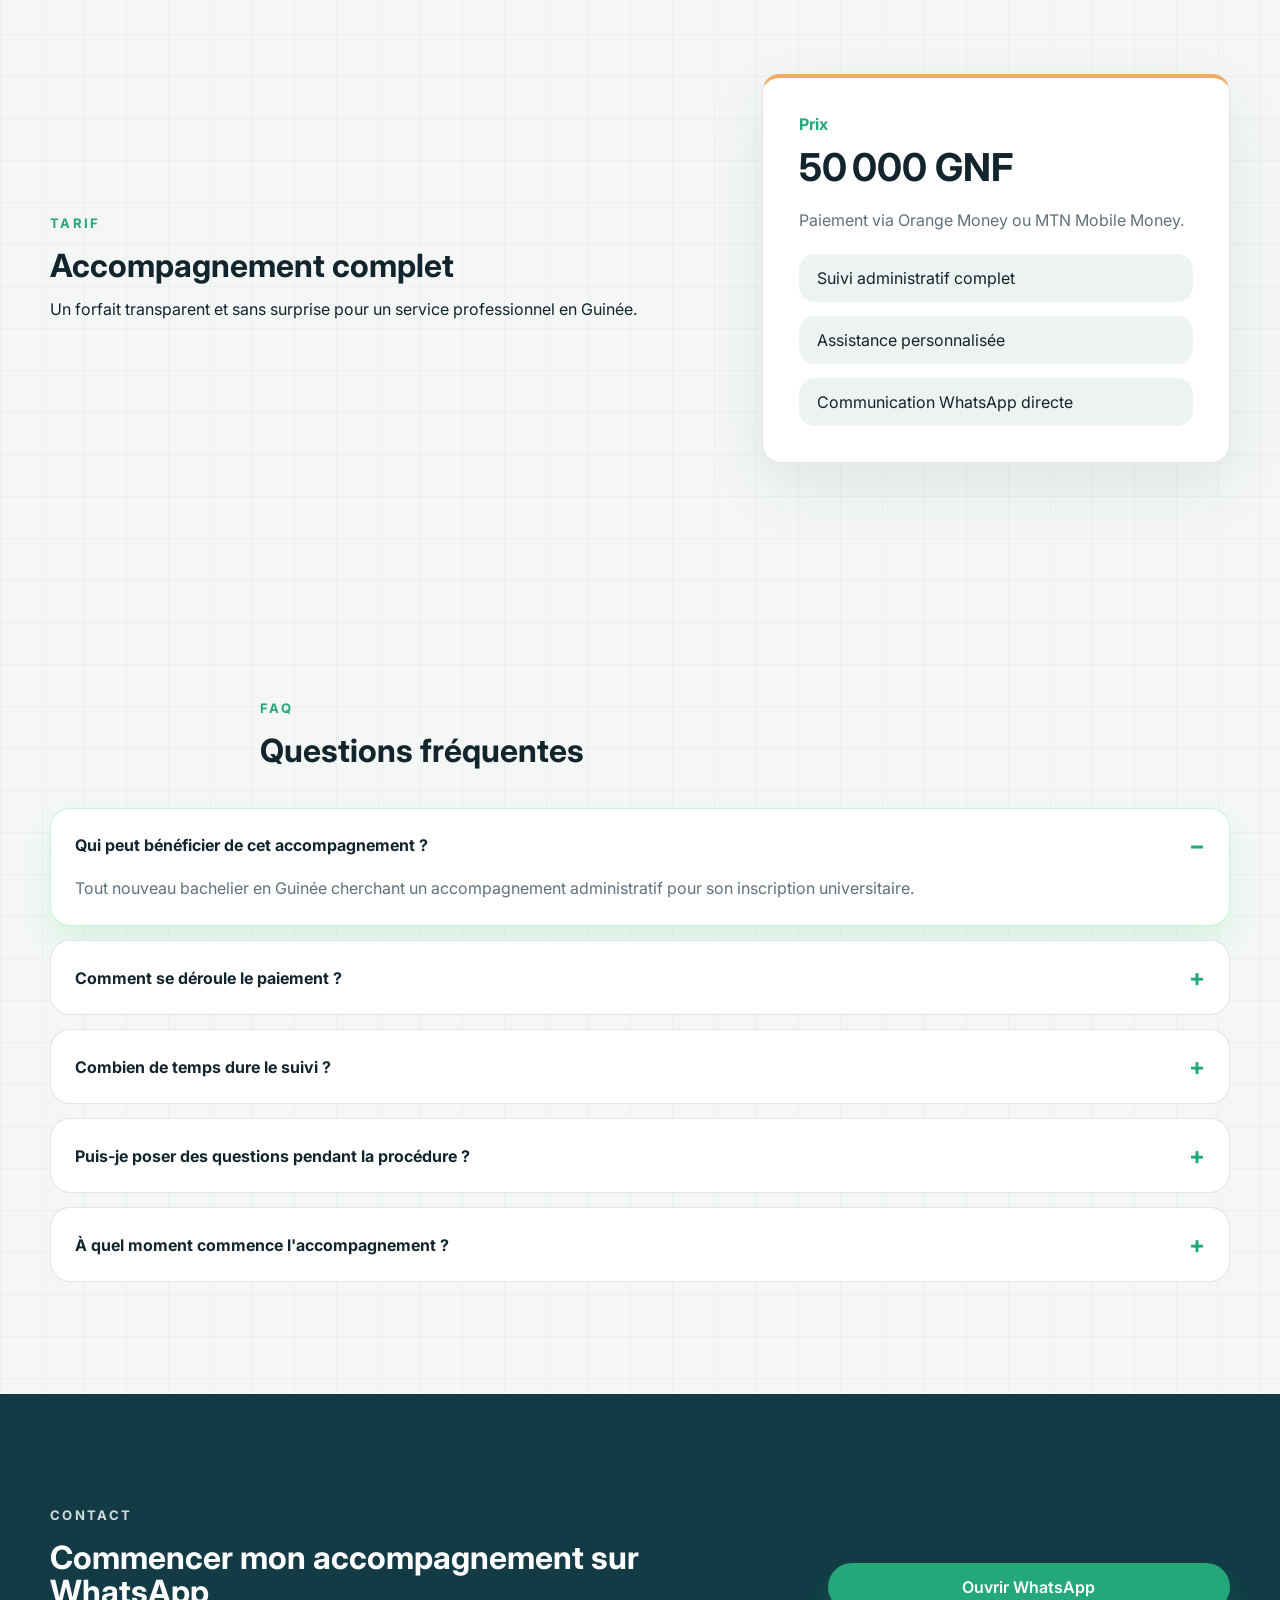
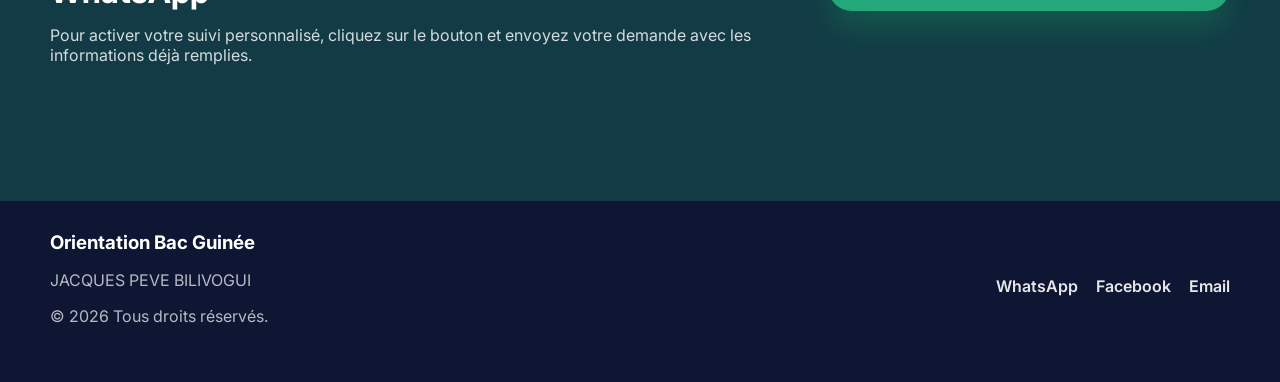
==== commit 7d3c736a: "Renforcer la fiabilite et l attractivite du site" ====
--- a/index.html
+++ b/index.html
@@ -4,6 +4,17 @@
   <meta charset="UTF-8" />
   <meta name="viewport" content="width=device-width, initial-scale=1.0" />
   <meta name="description" content="Accompagnement personnalisé des nouveaux bacheliers en Guinée pour leur orientation et leur inscription universitaire." />
+  <meta name="theme-color" content="#123b46" />
+  <meta property="og:type" content="website" />
+  <meta property="og:locale" content="fr_GN" />
+  <meta property="og:title" content="Orientation Bac Guinée" />
+  <meta property="og:description" content="Votre avenir universitaire commence ici. Orientation et accompagnement administratif des nouveaux bacheliers en Guinée." />
+  <meta property="og:url" content="https://peve224.github.io/Assistant-Orientation/" />
+  <meta property="og:image" content="https://peve224.github.io/Assistant-Orientation/og.png" />
+  <meta property="og:image:alt" content="Orientation Bac Guinée — Votre avenir universitaire commence ici" />
+  <meta name="twitter:card" content="summary_large_image" />
+  <link rel="canonical" href="https://peve224.github.io/Assistant-Orientation/" />
+  <link rel="icon" type="image/jpeg" href="WhatsApp%20Image%202026-08-25%20at%2012.30.35.jpeg" />
   <title>Orientation Bac Guinée | Accompagnement Post-Bac</title>
   <link rel="preconnect" href="https://fonts.googleapis.com" />
   <link rel="preconnect" href="https://fonts.gstatic.com" crossorigin />
@@ -16,7 +27,10 @@
   <header class="main-header" id="mainHeader">
     <div class="container header-inner">
       <a href="#hero" class="logo">Orientation Bac Guinée</a>
-      <nav class="nav-links" aria-label="Navigation principale">
+      <button class="menu-toggle" id="menuToggle" type="button" aria-expanded="false" aria-controls="mainNav" aria-label="Ouvrir le menu">
+        <span></span><span></span><span></span>
+      </button>
+      <nav class="nav-links" id="mainNav" aria-label="Navigation principale">
         <a href="#hero">Accueil</a>
         <a href="#services">Accompagnement</a>
         <a href="#pricing">Tarif</a>
@@ -108,7 +122,7 @@
             </label>
             <label>
               Téléphone<span>*</span>
-              <input type="tel" id="phone" name="phone" placeholder="+224 6XX XXX XXX" autocomplete="tel" inputmode="tel" pattern="[+0-9 ()-]{8,20}" title="Saisissez un numéro valide, par exemple +224 611 01 69 00" required />
+              <input type="tel" id="phone" name="phone" placeholder="+224 6XX XXX XXX" autocomplete="tel" inputmode="tel" title="Saisissez les 9 chiffres du numéro guinéen, avec ou sans +224" required />
             </label>
             <label>
               Département / Préfecture<span>*</span>
@@ -116,7 +130,14 @@
             </label>
             <label>
               Série du Bac<span>*</span>
-              <input type="text" id="series" name="series" placeholder="Littéraire, Scientifique..." required />
+              <input type="text" id="series" name="series" list="seriesOptions" placeholder="Choisissez ou saisissez votre série" required />
+              <datalist id="seriesOptions">
+                <option value="Sciences mathématiques"></option>
+                <option value="Sciences expérimentales"></option>
+                <option value="Sciences sociales"></option>
+                <option value="Littéraire"></option>
+                <option value="Technique et professionnel"></option>
+              </datalist>
             </label>
             <label>
               Moyenne
@@ -124,14 +145,30 @@
             </label>
             <label>
               Université souhaitée<span>*</span>
-              <input type="text" id="university" name="university" placeholder="UGA, Université Kofi Annan..." required />
+              <input type="text" id="university" name="university" list="universityOptions" placeholder="Choisissez ou saisissez une université" required />
+              <datalist id="universityOptions">
+                <option value="Université Gamal Abdel Nasser de Conakry"></option>
+                <option value="Université Général Lansana Conté de Sonfonia"></option>
+                <option value="Université Kofi Annan de Guinée"></option>
+                <option value="Université Nongo Conakry"></option>
+                <option value="Université Julius Nyerere de Kankan"></option>
+                <option value="Université de Labé"></option>
+                <option value="Université de Nzérékoré"></option>
+                <option value="Université Mahatma Gandhi"></option>
+              </datalist>
             </label>
             <label>
               Email
               <input type="email" id="email" name="email" placeholder="exemple@mail.com" autocomplete="email" />
             </label>
           </div>
-          <p class="privacy-note">En continuant, vous acceptez que ces informations soient utilisées uniquement pour préparer votre demande d’accompagnement sur WhatsApp.</p>
+          <label class="consent-field">
+            <input type="checkbox" id="consent" name="consent" required />
+            <span>J’accepte que mes informations soient utilisées uniquement pour préparer et suivre ma demande d’accompagnement sur WhatsApp.</span>
+          </label>
+          <noscript>
+            <p class="noscript-note">JavaScript est désactivé. Vous pouvez <a href="https://wa.me/224611016900" target="_blank" rel="noopener">contacter directement le conseiller sur WhatsApp</a>.</p>
+          </noscript>
           <p class="form-message form-message--warning" id="formMessage" role="status" aria-live="polite" hidden>
             <span class="form-message-icon" aria-hidden="true">!</span>
             <span class="form-message-text">Veuillez remplir tous les champs obligatoires.</span>
@@ -186,26 +223,26 @@
         <h2>Questions fréquentes</h2>
       </div>
       <div class="container faq-grid fade-up">
-        <button type="button" class="faq-item active" aria-expanded="true">
-          <span>Qui peut bénéficier de cet accompagnement ?</span>
-          <p>Tout nouveau bachelier en Guinée cherchant un accompagnement administratif pour son inscription universitaire.</p>
-        </button>
-        <button type="button" class="faq-item" aria-expanded="false">
-          <span>Comment se déroule le paiement ?</span>
-          <p>Le paiement s'effectue via Orange Money ou MTN Mobile Money, selon vos préférences.</p>
-        </button>
-        <button type="button" class="faq-item" aria-expanded="false">
-          <span>Combien de temps dure le suivi ?</span>
-          <p>Le suivi dure jusqu'à l'inscription définitive à l'université et couvre toutes les étapes administratives.</p>
-        </button>
-        <button type="button" class="faq-item" aria-expanded="false">
-          <span>Puis-je poser des questions pendant la procédure ?</span>
-          <p>Oui, vous pouvez poser des questions à tout moment, je reste disponible pour vous guider.</p>
-        </button>
-        <button type="button" class="faq-item" aria-expanded="false">
-          <span>À quel moment commence l'accompagnement ?</span>
-          <p>L'accompagnement commence dès la publication des résultats du baccalauréat.</p>
-        </button>
+        <article class="faq-item active">
+          <button type="button" class="faq-question" id="faq-question-1" aria-expanded="true" aria-controls="faq-answer-1"><span>Qui peut bénéficier de cet accompagnement ?</span><b aria-hidden="true">−</b></button>
+          <div class="faq-answer" id="faq-answer-1" role="region" aria-labelledby="faq-question-1"><p>Tout nouveau bachelier en Guinée cherchant un accompagnement administratif pour son inscription universitaire.</p></div>
+        </article>
+        <article class="faq-item">
+          <button type="button" class="faq-question" id="faq-question-2" aria-expanded="false" aria-controls="faq-answer-2"><span>Comment se déroule le paiement ?</span><b aria-hidden="true">+</b></button>
+          <div class="faq-answer" id="faq-answer-2" role="region" aria-labelledby="faq-question-2" hidden><p>Le paiement s'effectue via Orange Money ou MTN Mobile Money, selon vos préférences.</p></div>
+        </article>
+        <article class="faq-item">
+          <button type="button" class="faq-question" id="faq-question-3" aria-expanded="false" aria-controls="faq-answer-3"><span>Combien de temps dure le suivi ?</span><b aria-hidden="true">+</b></button>
+          <div class="faq-answer" id="faq-answer-3" role="region" aria-labelledby="faq-question-3" hidden><p>Le suivi dure jusqu'à l'inscription définitive à l'université et couvre toutes les étapes administratives.</p></div>
+        </article>
+        <article class="faq-item">
+          <button type="button" class="faq-question" id="faq-question-4" aria-expanded="false" aria-controls="faq-answer-4"><span>Puis-je poser des questions pendant la procédure ?</span><b aria-hidden="true">+</b></button>
+          <div class="faq-answer" id="faq-answer-4" role="region" aria-labelledby="faq-question-4" hidden><p>Oui, vous pouvez poser des questions à tout moment, je reste disponible pour vous guider.</p></div>
+        </article>
+        <article class="faq-item">
+          <button type="button" class="faq-question" id="faq-question-5" aria-expanded="false" aria-controls="faq-answer-5"><span>À quel moment commence l'accompagnement ?</span><b aria-hidden="true">+</b></button>
+          <div class="faq-answer" id="faq-answer-5" role="region" aria-labelledby="faq-question-5" hidden><p>L'accompagnement commence dès la publication des résultats du baccalauréat.</p></div>
+        </article>
       </div>
     </section>
 
--- a/style.css
+++ b/style.css
@@ -105,6 +105,24 @@
   color: var(--primary);
 }
 
+.menu-toggle {
+  display: none;
+  width: 46px;
+  height: 46px;
+  padding: 11px;
+  border: 1px solid var(--border);
+  border-radius: 14px;
+  background: var(--surface);
+}
+
+.menu-toggle span {
+  display: block;
+  height: 2px;
+  margin: 5px 0;
+  border-radius: 2px;
+  background: var(--primary);
+}
+
 .button {
   border: none;
   border-radius: 999px;
@@ -141,11 +159,39 @@
   display: none;
 }
 
-.privacy-note {
+.consent-field {
+  display: flex;
+  align-items: flex-start;
+  gap: 11px;
   margin: -4px 0 16px;
   color: var(--text-muted);
   font-size: 0.84rem;
+  font-weight: 500;
   line-height: 1.55;
+}
+
+.consent-field input {
+  flex: 0 0 20px;
+  width: 20px;
+  min-height: 20px;
+  margin-top: 2px;
+  accent-color: var(--accent);
+}
+
+.consent-field span {
+  color: inherit;
+}
+
+.noscript-note {
+  padding: 12px 14px;
+  border-radius: 12px;
+  background: #fff7ed;
+  color: #92400e;
+}
+
+.noscript-note a {
+  text-decoration: underline;
+  font-weight: 700;
 }
 
 .form-message--warning {
@@ -618,19 +664,34 @@
   transition: box-shadow 0.3s ease, border-color 0.3s ease;
 }
 
-.faq-item span {
+.faq-question {
+  display: flex;
+  width: 100%;
+  align-items: center;
+  justify-content: space-between;
+  gap: 20px;
+  padding: 0;
+  border: 0;
+  background: transparent;
+  color: inherit;
+  text-align: left;
+}
+
+.faq-question span {
   display: block;
   font-size: 1rem;
   font-weight: 700;
 }
 
-.faq-item p {
-  max-height: 0;
+.faq-question b {
+  color: var(--accent);
+  font-size: 1.5rem;
+}
+
+.faq-answer p {
   margin: 14px 0 0;
   color: var(--text-muted);
   line-height: 1.85;
-  overflow: hidden;
-  transition: max-height 0.3s ease;
 }
 
 .faq-item.active {
@@ -638,8 +699,8 @@
   box-shadow: 0 18px 30px rgba(37, 211, 102, 0.12);
 }
 
-.faq-item.active p {
-  max-height: 220px;
+.faq-answer[hidden] {
+  display: none;
 }
 
 .contact-section {
@@ -744,18 +805,44 @@
   }
 
   .header-inner {
-    flex-wrap: wrap;
+    flex-wrap: nowrap;
     justify-content: space-between;
     gap: 16px;
-    min-height: 104px;
+    min-height: 72px;
+  }
+
+  .menu-toggle {
+    display: block;
+    margin-left: auto;
   }
 
   .nav-links {
-    order: 3;
-    width: 100%;
-    flex-wrap: wrap;
-    justify-content: center;
-    gap: 14px;
+    display: none;
+    position: absolute;
+    top: calc(100% + 8px);
+    left: 16px;
+    right: 16px;
+    padding: 18px;
+    border: 1px solid var(--border);
+    border-radius: 18px;
+    background: var(--surface);
+    box-shadow: var(--shadow);
+    flex-direction: column;
+    align-items: stretch;
+    gap: 4px;
+  }
+
+  .nav-links.open {
+    display: flex;
+  }
+
+  .nav-links a {
+    padding: 11px 12px;
+    border-radius: 10px;
+  }
+
+  .header-inner > .button-primary {
+    display: none;
   }
 
   .hero {
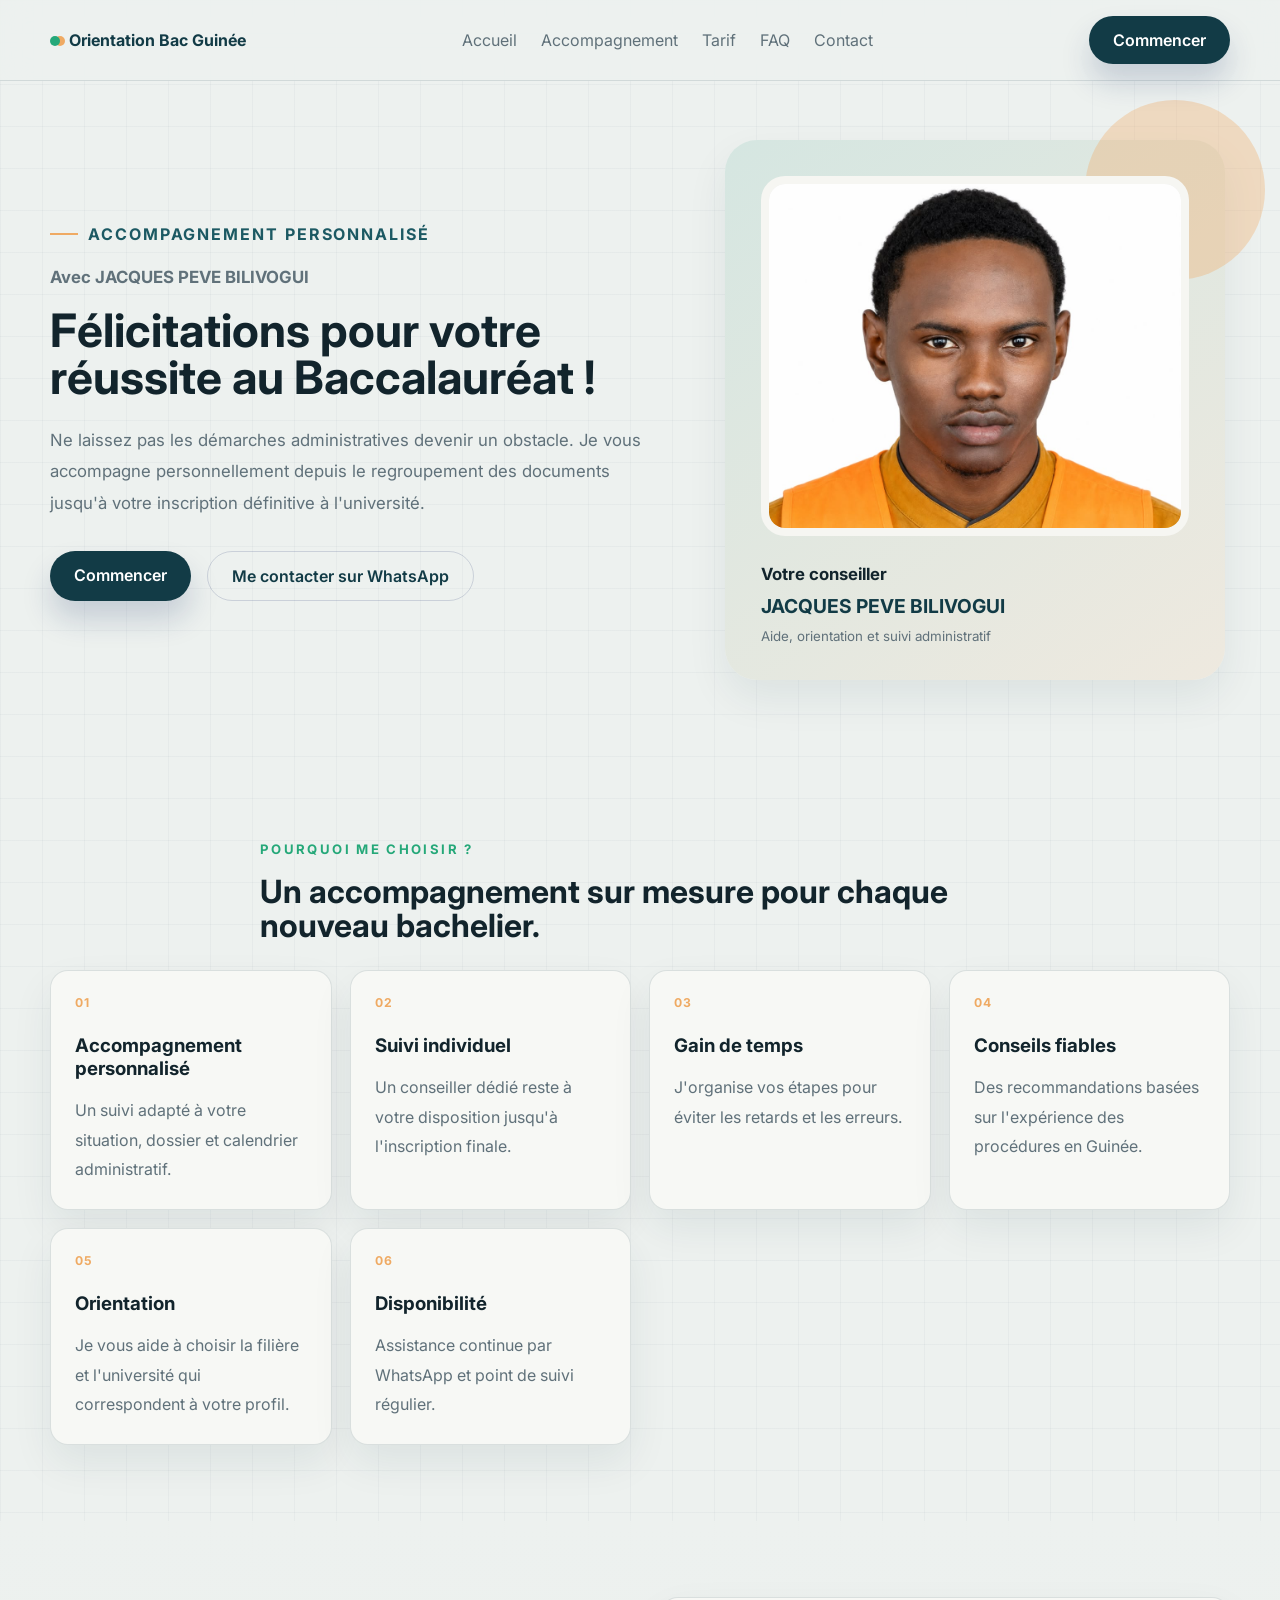
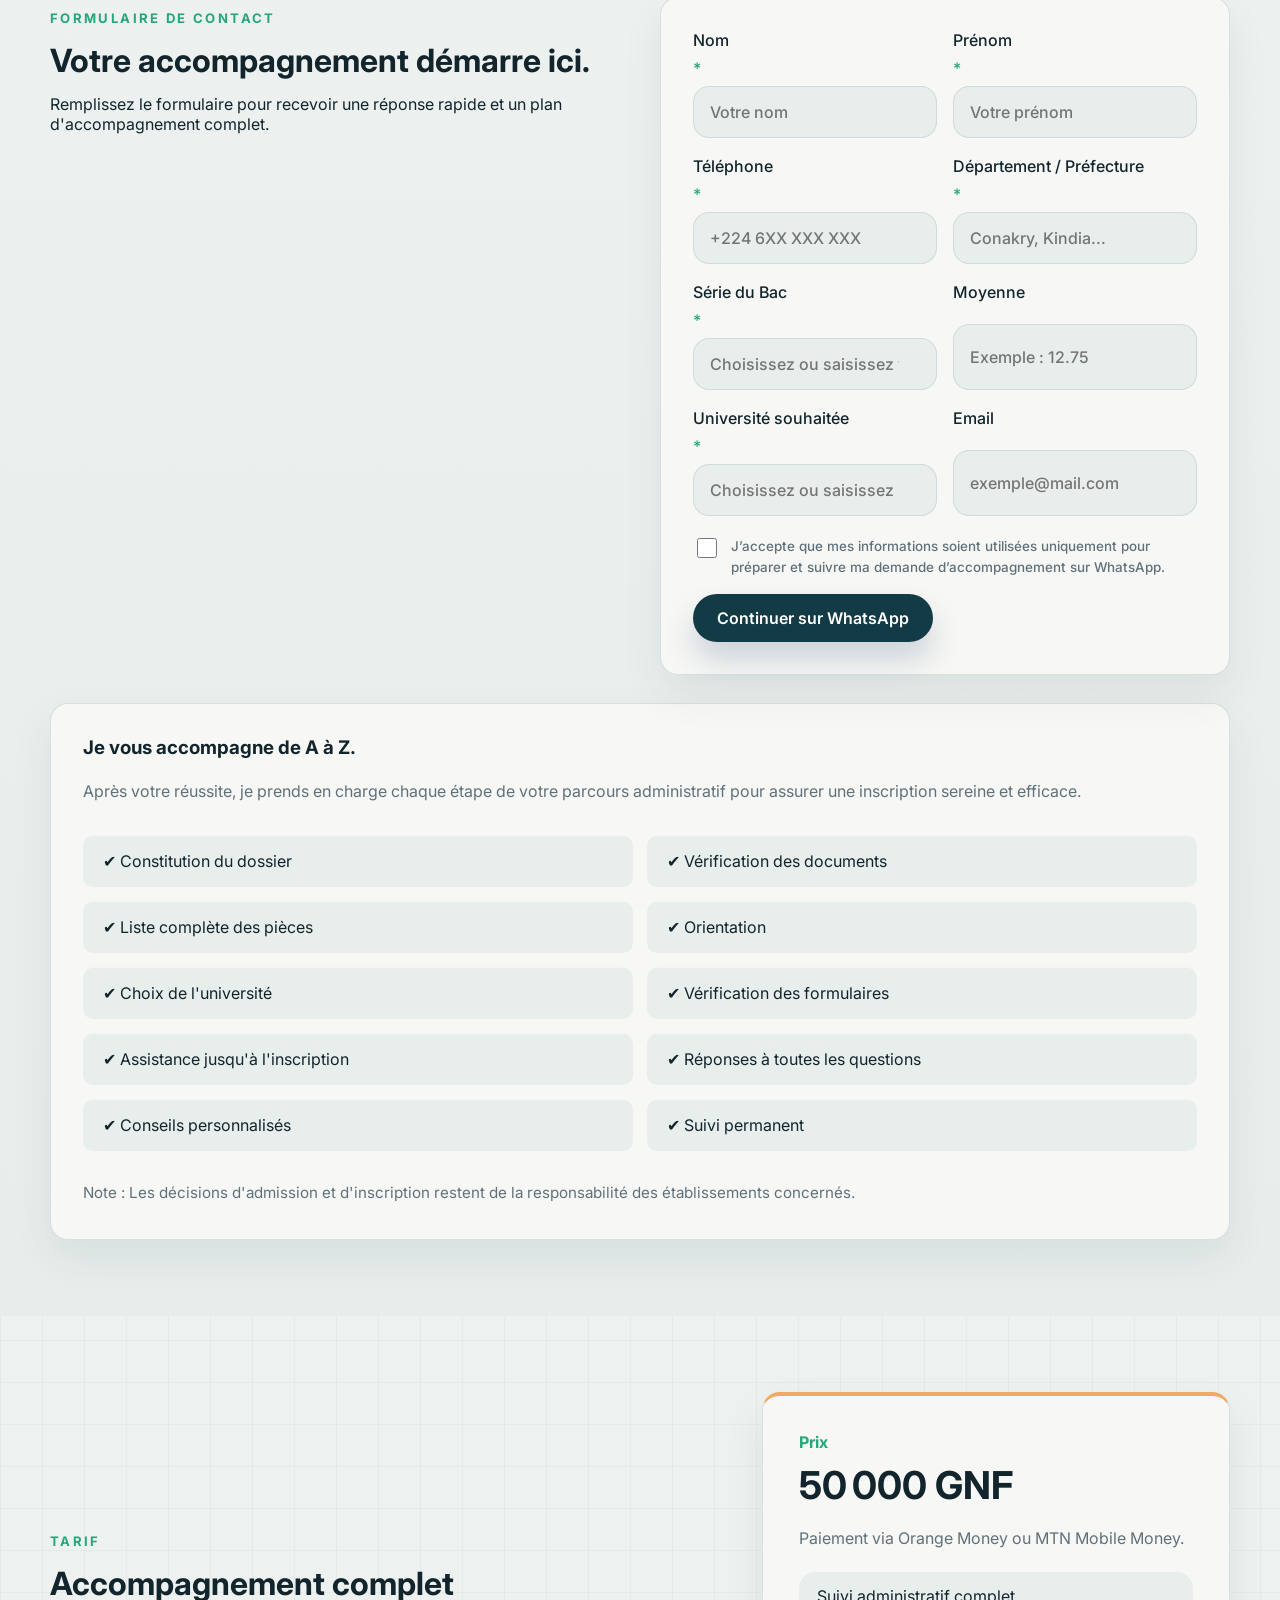
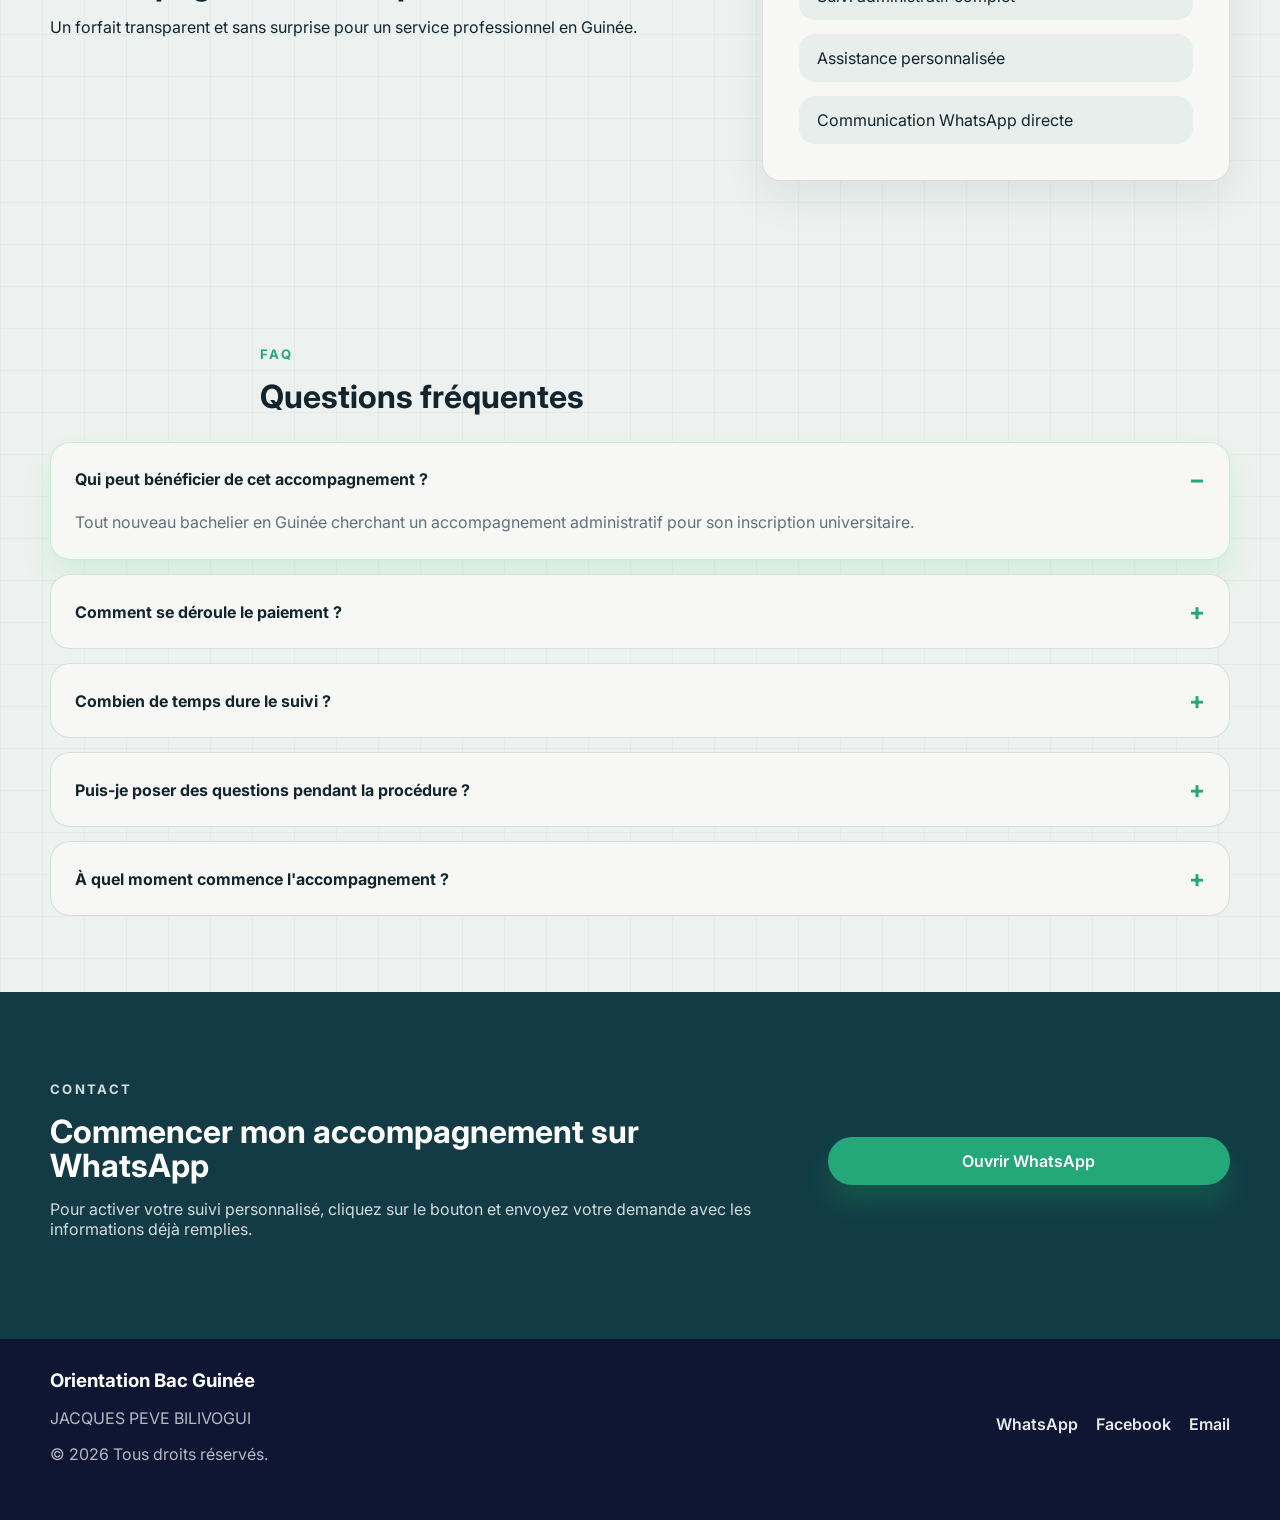
==== commit aaf53ecc: "Ajouter Google Analytics au site" ====
--- a/index.html
+++ b/index.html
@@ -3,6 +3,14 @@
 <head>
   <meta charset="UTF-8" />
   <meta name="viewport" content="width=device-width, initial-scale=1.0" />
+  <!-- Google Analytics -->
+  <script async src="https://www.googletagmanager.com/gtag/js?id=G-4R41SMN5S4"></script>
+  <script>
+    window.dataLayer = window.dataLayer || [];
+    function gtag(){dataLayer.push(arguments);}
+    gtag('js', new Date());
+    gtag('config', 'G-4R41SMN5S4');
+  </script>
   <meta name="description" content="Accompagnement personnalisé des nouveaux bacheliers en Guinée pour leur orientation et leur inscription universitaire." />
   <meta name="theme-color" content="#123b46" />
   <meta property="og:type" content="website" />
--- a/style.css
+++ b/style.css
@@ -1,7 +1,7 @@
 :root {
-  --bg: #f4f7f6;
-  --surface: #ffffff;
-  --surface-alt: #edf3f1;
+  --bg: #edf1ef;
+  --surface: #f7f8f5;
+  --surface-alt: #e7eeeb;
   --text: #12242c;
   --text-muted: #60717a;
   --primary: #123b46;
@@ -9,7 +9,7 @@
   --accent: #25a879;
   --accent-warm: #efaa63;
   --border: rgba(18, 59, 70, 0.13);
-  --shadow: 0 24px 60px rgba(18, 59, 70, 0.09);
+  --shadow: 0 18px 42px rgba(18, 59, 70, 0.075);
   --radius: 18px;
 }
 
@@ -249,7 +249,7 @@
 }
 
 .hero {
-  padding: 156px 0 96px;
+  padding: 140px 0 72px;
   min-height: 680px;
 }
 
@@ -313,7 +313,7 @@
 .illustration-card {
   width: 100%;
   max-width: 500px;
-  background: linear-gradient(145deg, #dcefe9, #f8f3e9);
+  background: linear-gradient(145deg, #d5e6e1, #eee9df);
   border-radius: 32px;
   padding: 36px;
   position: relative;
@@ -335,7 +335,7 @@
   height: 360px;
   position: relative;
   overflow: hidden;
-  border: 8px solid rgba(255, 255, 255, 0.78);
+  border: 8px solid rgba(247, 248, 245, 0.72);
   border-radius: 24px;
   background: #f4f1eb;
   box-shadow: inset 0 0 0 1px rgba(18, 59, 70, 0.08);
@@ -414,12 +414,12 @@
 }
 
 .section {
-  padding: 112px 0;
+  padding: 76px 0;
 }
 
 .section-header {
   max-width: 760px;
-  margin-bottom: 40px;
+  margin-bottom: 28px;
 }
 
 .section-label {
@@ -442,7 +442,7 @@
 
 .cards-grid {
   display: grid;
-  gap: 24px;
+  gap: 18px;
   grid-template-columns: repeat(auto-fit, minmax(240px, 1fr));
 }
 
@@ -450,13 +450,13 @@
   background: var(--surface);
   border: 1px solid var(--border);
   border-radius: var(--radius);
-  padding: 28px;
+  padding: 24px;
   box-shadow: var(--shadow);
   transition: transform 0.3s ease, border-color 0.3s ease, box-shadow 0.3s ease;
 }
 
 .feature-card:hover {
-  transform: translateY(-8px);
+  transform: translateY(-4px);
   border-color: rgba(37, 211, 102, 0.2);
   box-shadow: 0 30px 50px rgba(18, 35, 85, 0.12);
 }
@@ -488,7 +488,7 @@
 }
 
 .form-section {
-  background: linear-gradient(180deg, rgba(255, 255, 255, 0.98), rgba(246, 247, 251, 1));
+  background: linear-gradient(180deg, rgba(237, 241, 239, 0.96), rgba(231, 237, 235, 0.98));
 }
 
 .form-grid {
@@ -558,14 +558,14 @@
 }
 
 .service-presenter {
-  margin-top: 40px;
+  margin-top: 28px;
 }
 
 .presentation-card {
   background: var(--surface);
   border: 1px solid var(--border);
   border-radius: var(--radius);
-  padding: 40px;
+  padding: 32px;
   box-shadow: var(--shadow);
 }
 
@@ -706,7 +706,7 @@
 .contact-section {
   background: var(--primary);
   color: white;
-  padding: 100px 0 120px;
+  padding: 76px 0 84px;
 }
 
 .contact-grid {
@@ -846,7 +846,7 @@
   }
 
   .hero {
-    padding-top: 56px;
+    padding: 48px 0 56px;
   }
 
   .hero h1 {
@@ -866,6 +866,14 @@
   .presentation-card,
   .pricing-card {
     padding: 28px;
+  }
+
+  .section {
+    padding: 58px 0;
+  }
+
+  .section-header {
+    margin-bottom: 24px;
   }
 }
 
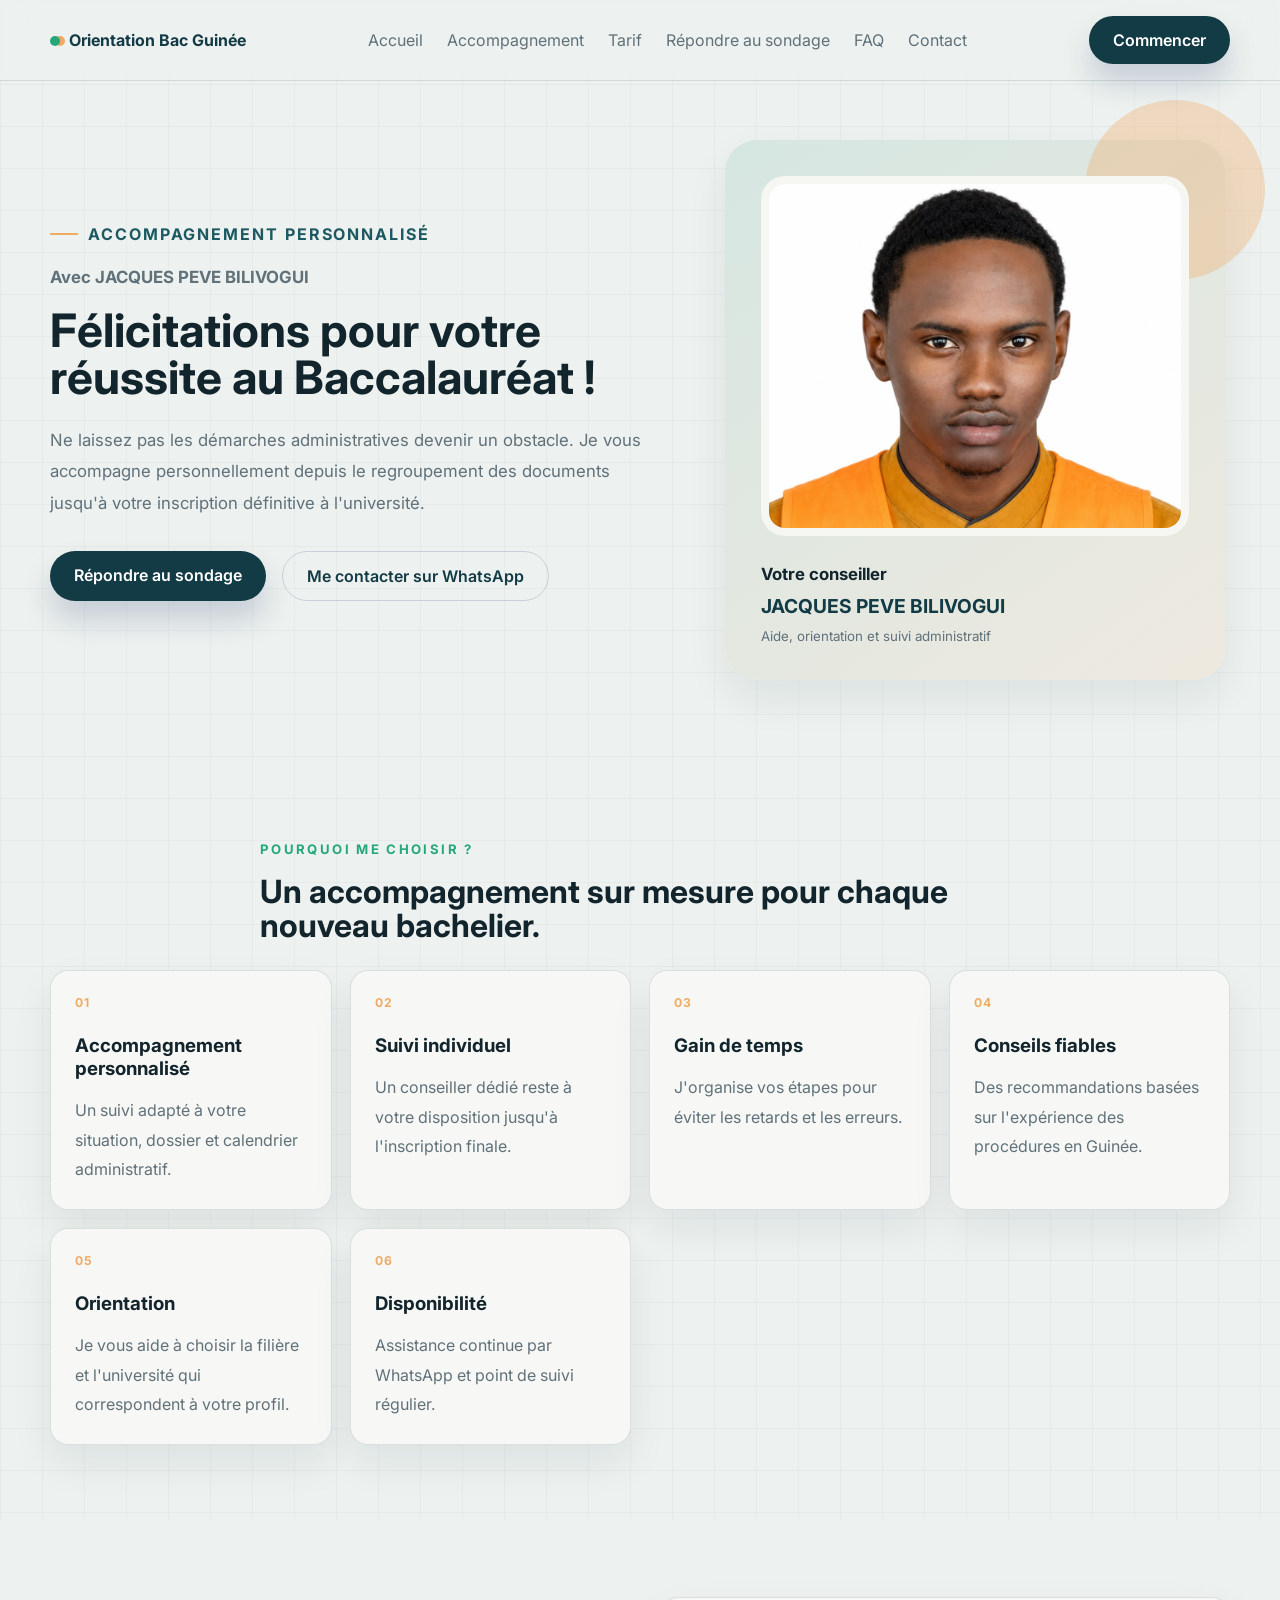
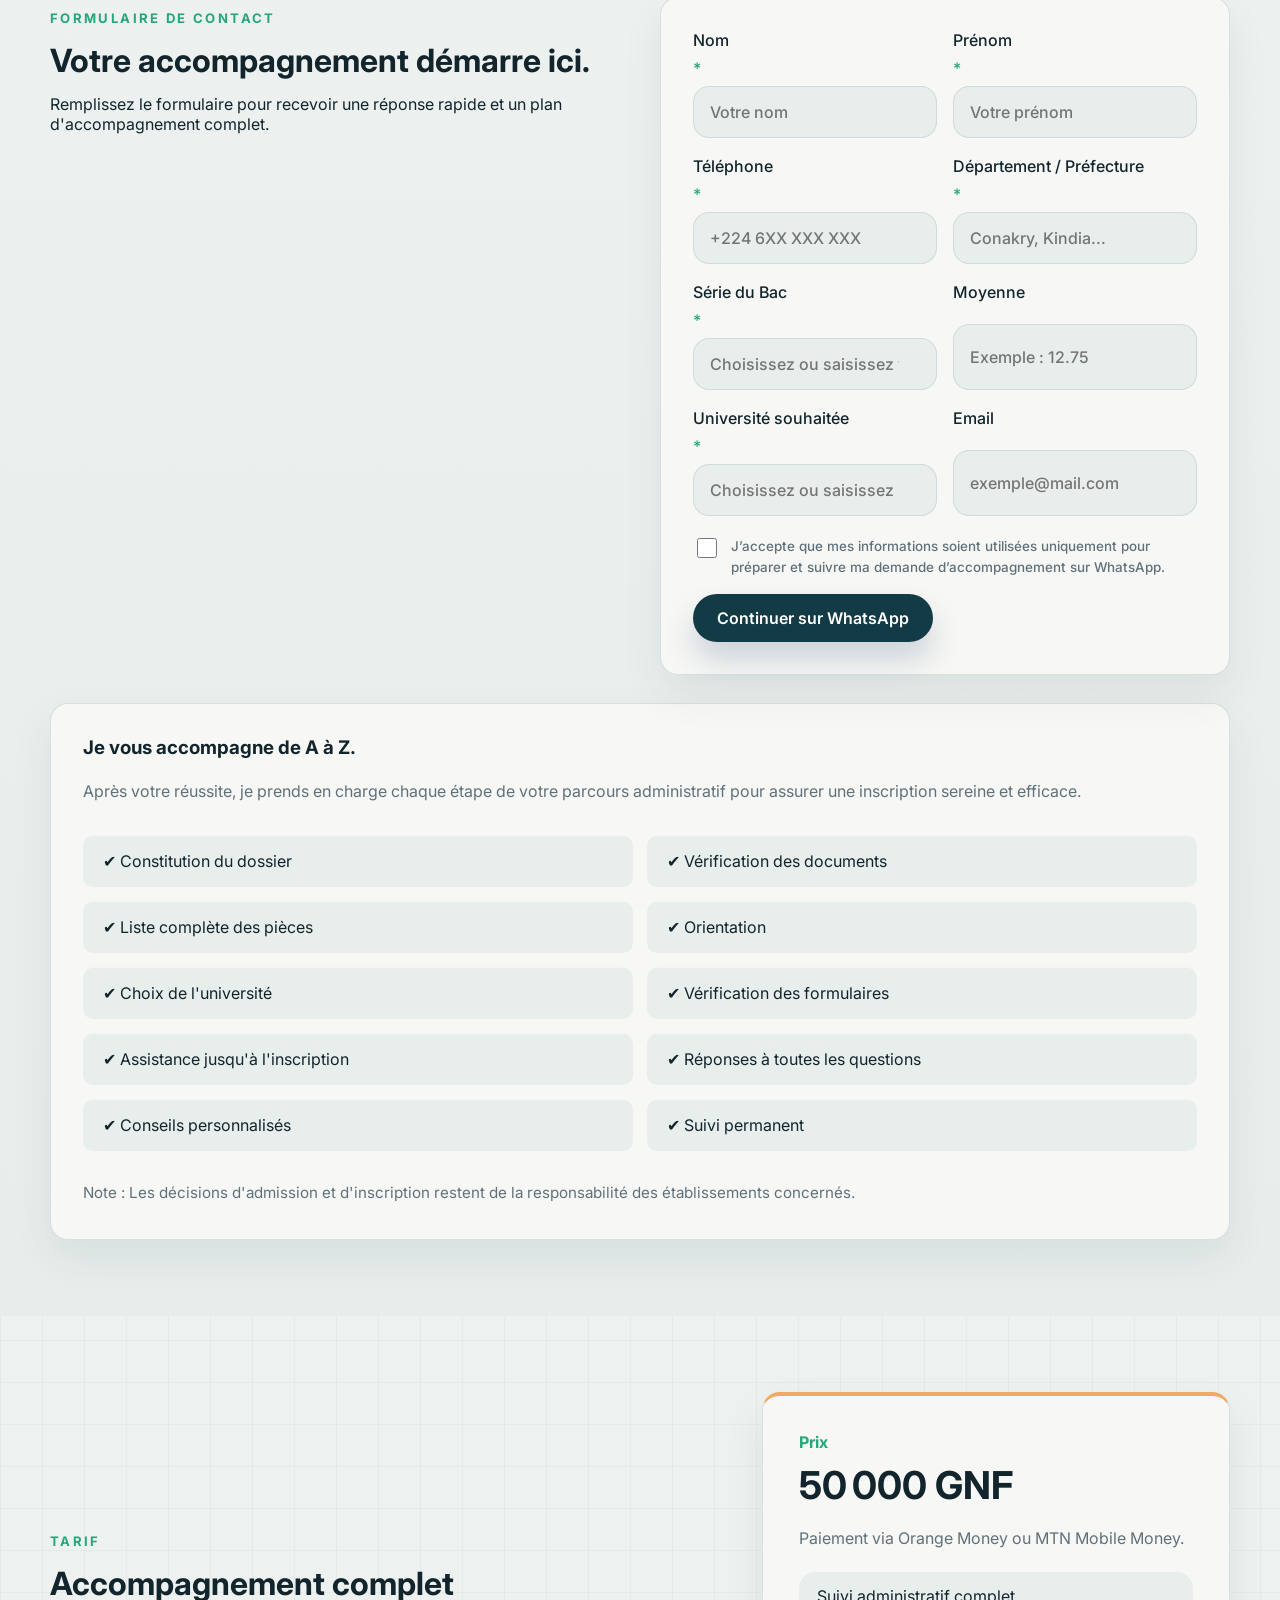
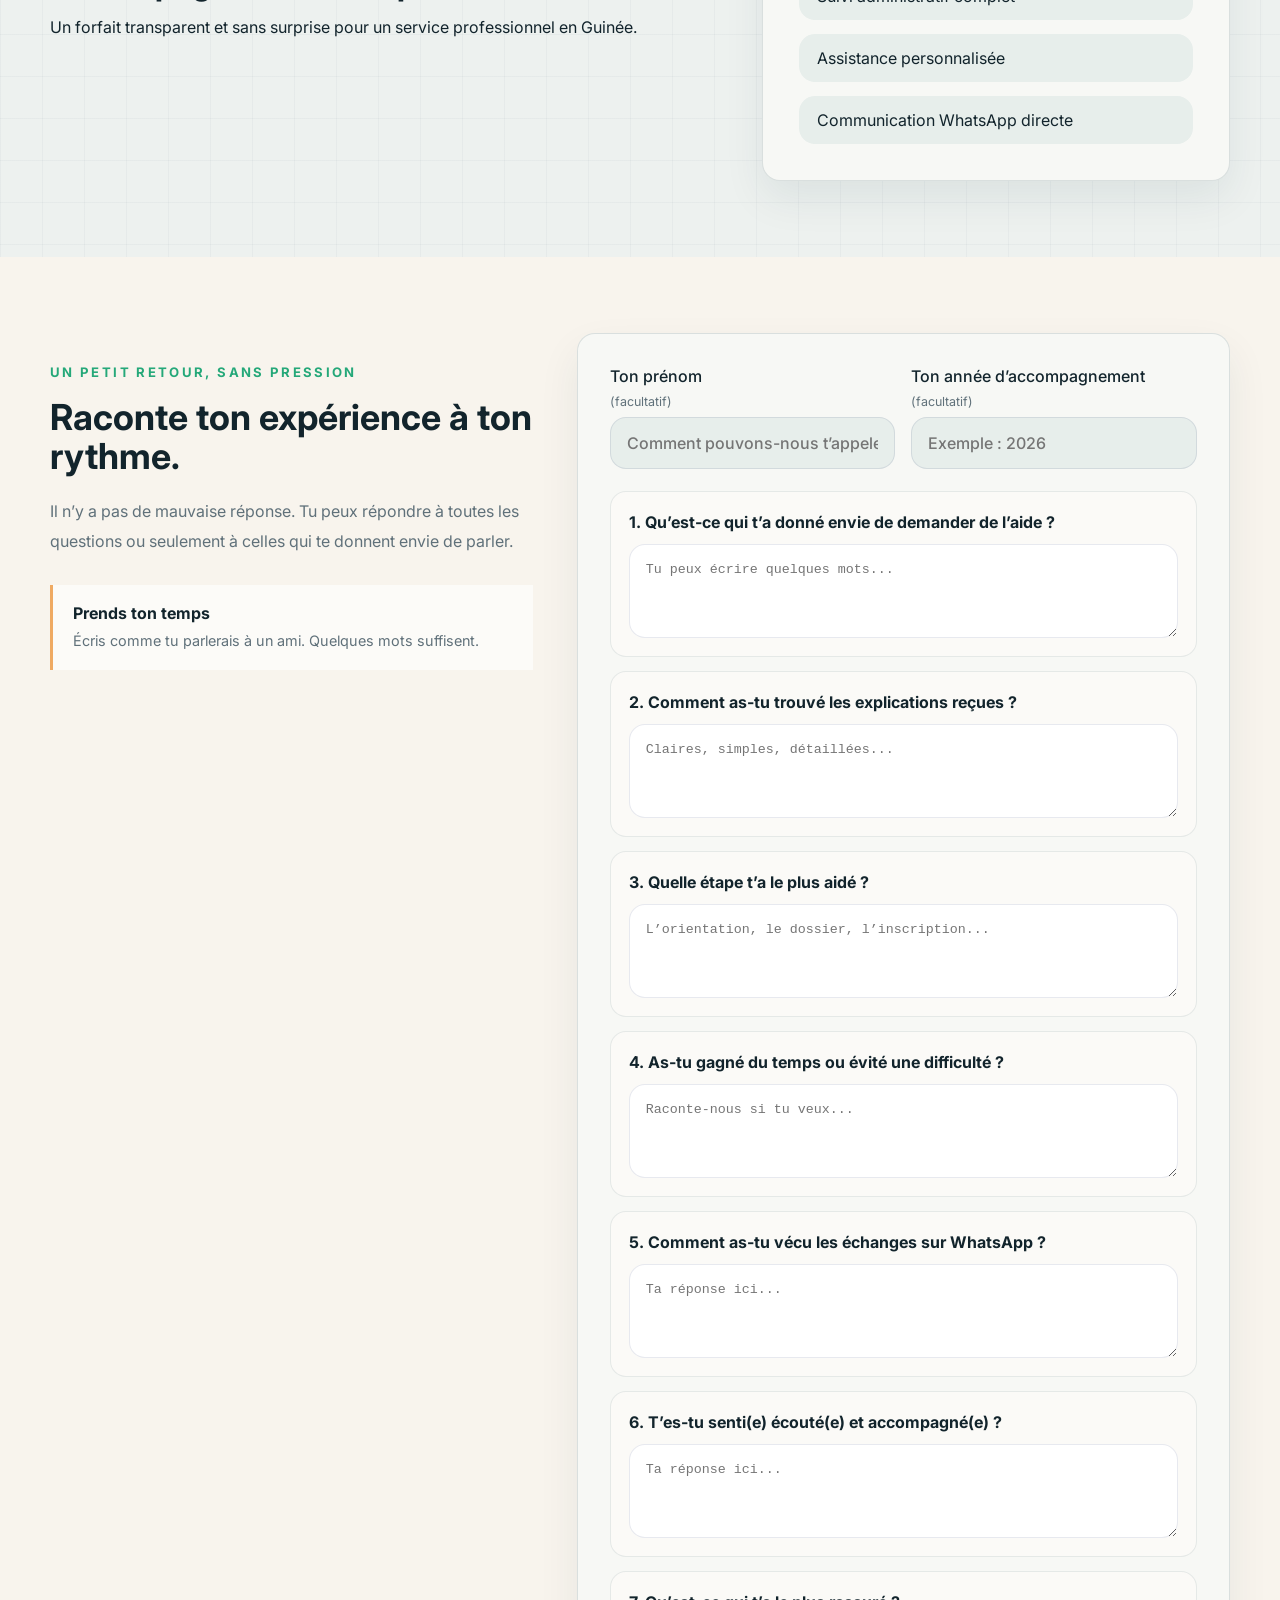
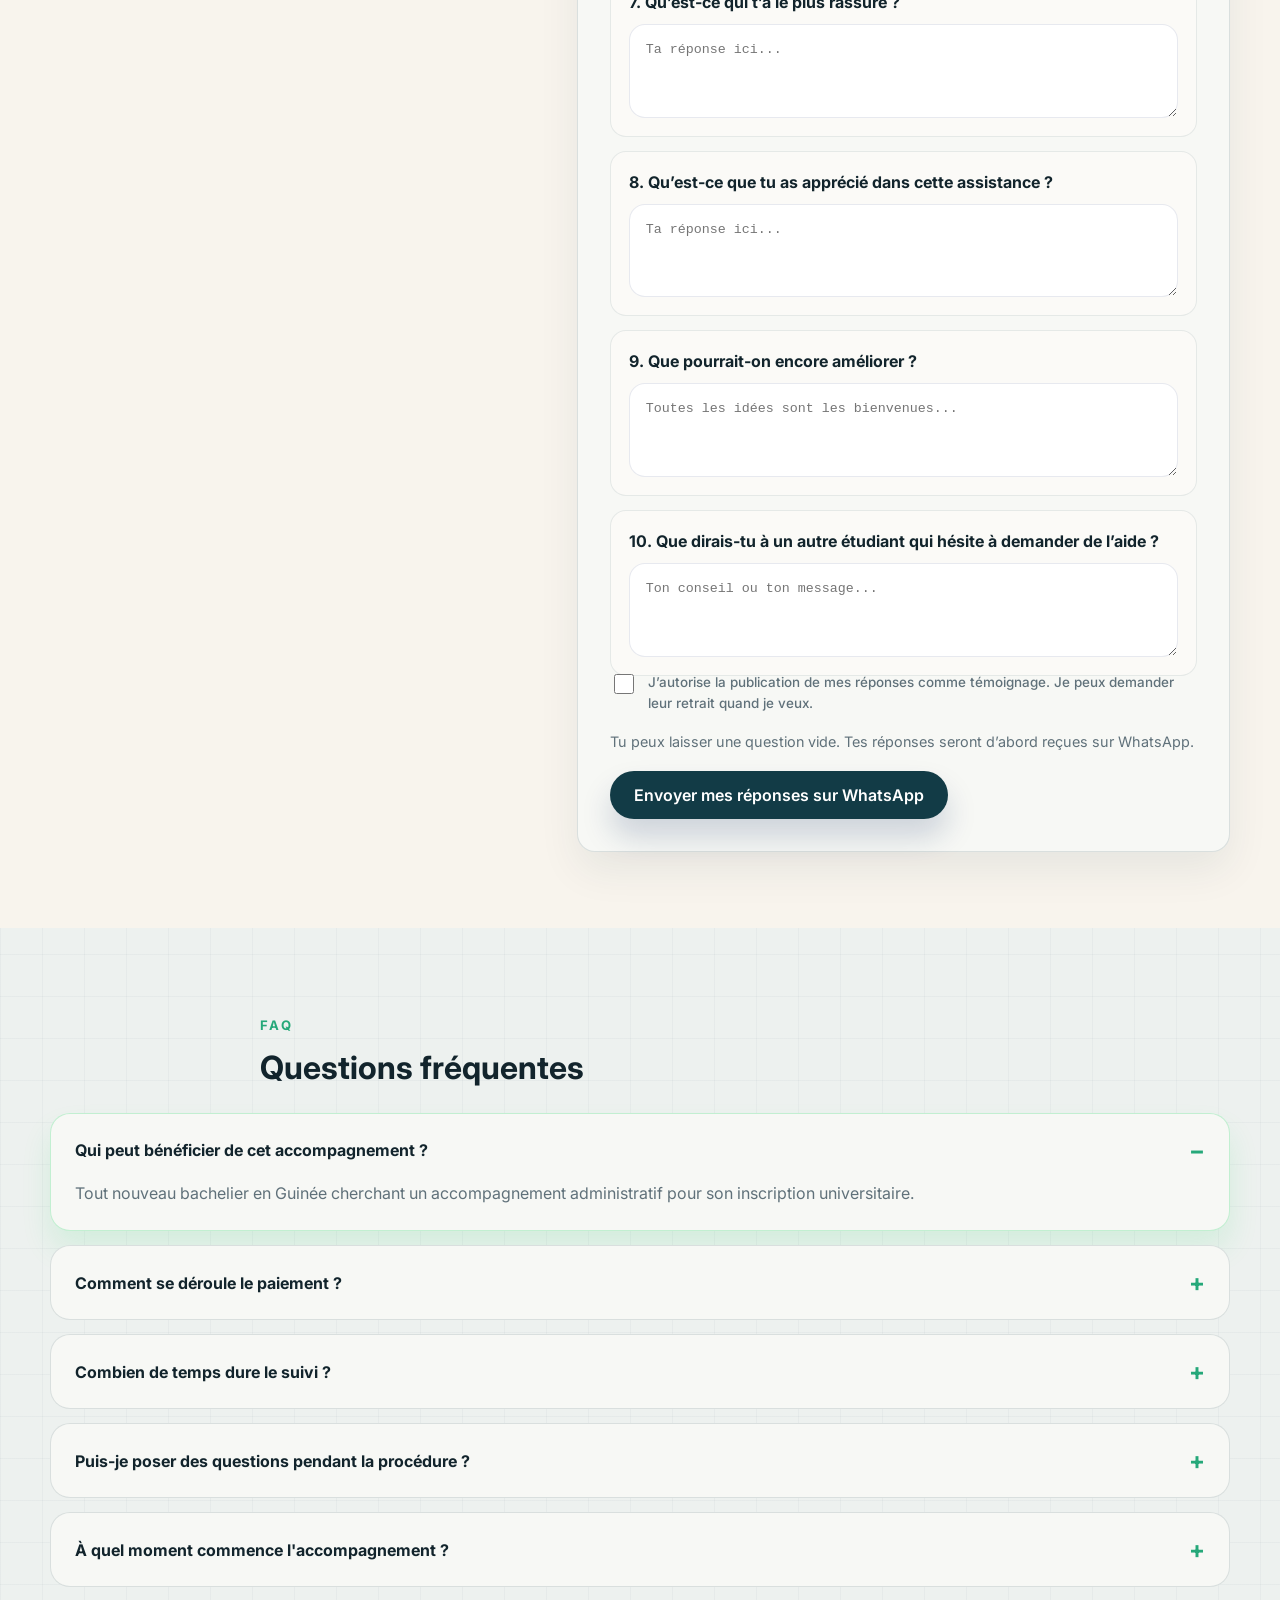
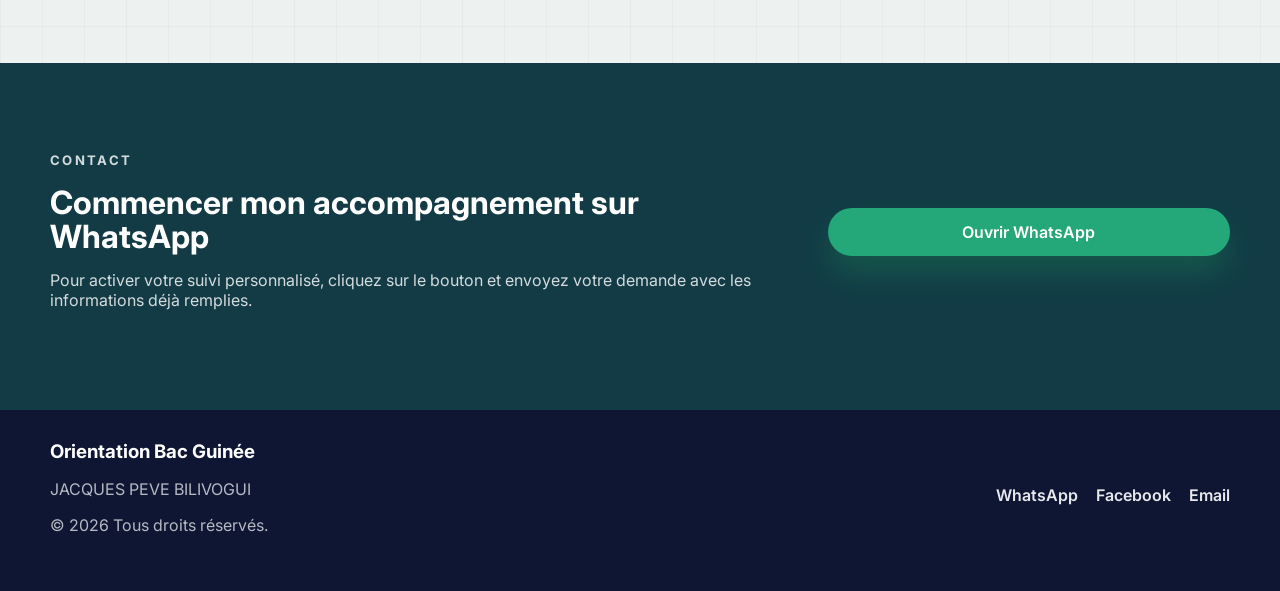
==== commit 947c7d91: "Ajout de l interface de sondage" ====
--- a/index.html
+++ b/index.html
@@ -42,6 +42,7 @@
         <a href="#hero">Accueil</a>
         <a href="#services">Accompagnement</a>
         <a href="#pricing">Tarif</a>
+        <a href="sondage.html">Répondre au sondage</a>
         <a href="#faq">FAQ</a>
         <a href="#contact">Contact</a>
       </nav>
@@ -58,7 +59,7 @@
           <h1>Félicitations pour votre réussite au Baccalauréat !</h1>
           <p>Ne laissez pas les démarches administratives devenir un obstacle. Je vous accompagne personnellement depuis le regroupement des documents jusqu'à votre inscription définitive à l'université.</p>
           <div class="hero-actions">
-            <a href="#formSection" class="button button-primary" data-start-form>Commencer</a>
+            <a href="sondage.html" class="button button-primary">Répondre au sondage</a>
             <button class="button button-secondary" id="heroWhatsapp">Me contacter sur WhatsApp</button>
           </div>
         </div>
@@ -225,6 +226,84 @@
       </div>
     </section>
 
+    <section class="section survey-section" id="survey">
+      <div class="container survey-grid fade-up">
+        <div class="survey-copy">
+          <p class="section-label">Un petit retour, sans pression</p>
+          <h2>Raconte ton expérience à ton rythme.</h2>
+          <p>Il n’y a pas de mauvaise réponse. Tu peux répondre à toutes les questions ou seulement à celles qui te donnent envie de parler.</p>
+          <div class="survey-note">
+            <strong>Prends ton temps</strong>
+            <span>Écris comme tu parlerais à un ami. Quelques mots suffisent.</span>
+          </div>
+        </div>
+        <form class="survey-form" id="surveyForm" novalidate>
+          <div class="survey-identity">
+            <label>
+              Ton prénom <small>(facultatif)</small>
+              <input type="text" id="surveyFirstName" name="surveyFirstName" placeholder="Comment pouvons-nous t’appeler ?" autocomplete="given-name" />
+            </label>
+            <label>
+              Ton année d’accompagnement <small>(facultatif)</small>
+              <input type="text" id="surveyYear" name="surveyYear" placeholder="Exemple : 2026" inputmode="numeric" />
+            </label>
+          </div>
+          <div class="question-list">
+            <label class="question-card">
+              <strong>1. Qu’est-ce qui t’a donné envie de demander de l’aide ?</strong>
+              <textarea name="question1" data-survey-question="1" rows="3" placeholder="Tu peux écrire quelques mots..." ></textarea>
+            </label>
+            <label class="question-card">
+              <strong>2. Comment as-tu trouvé les explications reçues ?</strong>
+              <textarea name="question2" data-survey-question="2" rows="3" placeholder="Claires, simples, détaillées..." ></textarea>
+            </label>
+            <label class="question-card">
+              <strong>3. Quelle étape t’a le plus aidé ?</strong>
+              <textarea name="question3" data-survey-question="3" rows="3" placeholder="L’orientation, le dossier, l’inscription..." ></textarea>
+            </label>
+            <label class="question-card">
+              <strong>4. As-tu gagné du temps ou évité une difficulté ?</strong>
+              <textarea name="question4" data-survey-question="4" rows="3" placeholder="Raconte-nous si tu veux..." ></textarea>
+            </label>
+            <label class="question-card">
+              <strong>5. Comment as-tu vécu les échanges sur WhatsApp ?</strong>
+              <textarea name="question5" data-survey-question="5" rows="3" placeholder="Ta réponse ici..." ></textarea>
+            </label>
+            <label class="question-card">
+              <strong>6. T’es-tu senti(e) écouté(e) et accompagné(e) ?</strong>
+              <textarea name="question6" data-survey-question="6" rows="3" placeholder="Ta réponse ici..." ></textarea>
+            </label>
+            <label class="question-card">
+              <strong>7. Qu’est-ce qui t’a le plus rassuré ?</strong>
+              <textarea name="question7" data-survey-question="7" rows="3" placeholder="Ta réponse ici..." ></textarea>
+            </label>
+            <label class="question-card">
+              <strong>8. Qu’est-ce que tu as apprécié dans cette assistance ?</strong>
+              <textarea name="question8" data-survey-question="8" rows="3" placeholder="Ta réponse ici..." ></textarea>
+            </label>
+            <label class="question-card">
+              <strong>9. Que pourrait-on encore améliorer ?</strong>
+              <textarea name="question9" data-survey-question="9" rows="3" placeholder="Toutes les idées sont les bienvenues..." ></textarea>
+            </label>
+            <label class="question-card">
+              <strong>10. Que dirais-tu à un autre étudiant qui hésite à demander de l’aide ?</strong>
+              <textarea name="question10" data-survey-question="10" rows="3" placeholder="Ton conseil ou ton message..." ></textarea>
+            </label>
+          </div>
+          <label class="consent-field">
+            <input type="checkbox" id="surveyPublishConsent" name="surveyPublishConsent" required />
+            <span>J’autorise la publication de mes réponses comme témoignage. Je peux demander leur retrait quand je veux.</span>
+          </label>
+          <p class="survey-private-note">Tu peux laisser une question vide. Tes réponses seront d’abord reçues sur WhatsApp.</p>
+          <p class="form-message form-message--warning" id="surveyMessage" role="status" aria-live="polite" hidden>
+            <span class="form-message-icon" aria-hidden="true">!</span>
+            <span class="form-message-text">Tu peux répondre à ton rythme.</span>
+          </p>
+          <button type="submit" class="button button-primary">Envoyer mes réponses sur WhatsApp</button>
+        </form>
+      </div>
+    </section>
+
     <section class="section" id="faq">
       <div class="container section-header fade-up">
         <p class="section-label">FAQ</p>
--- a/style.css
+++ b/style.css
@@ -524,7 +524,9 @@
   color: var(--accent);
 }
 
-input {
+input,
+select,
+textarea {
   width: 100%;
   min-height: 52px;
   background: var(--surface-alt);
@@ -535,13 +537,28 @@
   transition: border-color 0.25s ease, transform 0.25s ease;
 }
 
-input:focus {
+select:focus,
+textarea:focus {
   outline: none;
   border-color: var(--accent);
   box-shadow: 0 0 0 4px rgba(37, 168, 121, 0.12);
   transform: translateY(-1px);
 }
 
+textarea {
+  min-height: 136px;
+  resize: vertical;
+  line-height: 1.6;
+}
+
+select {
+  appearance: none;
+  background-image: linear-gradient(45deg, transparent 50%, var(--primary) 50%), linear-gradient(135deg, var(--primary) 50%, transparent 50%);
+  background-position: calc(100% - 20px) 23px, calc(100% - 14px) 23px;
+  background-repeat: no-repeat;
+  background-size: 6px 6px, 6px 6px;
+}
+
 input[aria-invalid="true"] {
   border-color: #dc2626;
   background: #fff7f7;
@@ -559,6 +576,157 @@
 
 .service-presenter {
   margin-top: 28px;
+}
+
+.survey-section {
+  background: #f8f4ed;
+}
+
+.survey-page {
+  background-color: #f8f4ed;
+}
+
+.survey-hero {
+  padding: 150px 0 56px;
+  background: linear-gradient(135deg, #e5f0eb, #f8f4ed 72%);
+}
+
+.survey-hero-inner {
+  max-width: 760px;
+}
+
+.survey-hero h1 {
+  max-width: 700px;
+  margin: 0 0 18px;
+  font-size: clamp(2.6rem, 5vw, 4.6rem);
+  line-height: 1.02;
+}
+
+.survey-hero p:not(.eyebrow) {
+  max-width: 620px;
+  margin: 0;
+  color: var(--text-muted);
+  font-size: 1.08rem;
+  line-height: 1.8;
+}
+
+.survey-page-section {
+  padding-top: 48px;
+}
+
+.survey-page-grid {
+  display: grid;
+  grid-template-columns: minmax(220px, 0.65fr) minmax(0, 1.35fr);
+  gap: 40px;
+  align-items: start;
+}
+
+.survey-side-note {
+  position: sticky;
+  top: 112px;
+  padding: 12px 8px 0;
+}
+
+.survey-side-note h2 {
+  margin: 0 0 18px;
+  font-size: clamp(1.8rem, 3vw, 2.5rem);
+  line-height: 1.1;
+}
+
+.survey-side-note p {
+  color: var(--text-muted);
+  line-height: 1.8;
+}
+
+.survey-grid {
+  display: grid;
+  grid-template-columns: minmax(0, 0.85fr) minmax(0, 1.15fr);
+  gap: 44px;
+  align-items: start;
+}
+
+.survey-copy {
+  padding-top: 18px;
+}
+
+.survey-copy h2 {
+  max-width: 520px;
+  margin: 0 0 22px;
+  font-size: clamp(2rem, 2.8vw, 3.2rem);
+  line-height: 1.08;
+}
+
+.survey-copy > p:not(.section-label) {
+  max-width: 520px;
+  color: var(--text-muted);
+  line-height: 1.85;
+}
+
+.survey-note {
+  display: grid;
+  gap: 6px;
+  margin-top: 28px;
+  padding: 18px 20px;
+  border-left: 3px solid var(--accent-warm);
+  background: rgba(255, 255, 255, 0.62);
+}
+
+.survey-note span,
+.survey-private-note {
+  color: var(--text-muted);
+  font-size: 0.9rem;
+  line-height: 1.6;
+}
+
+.survey-form {
+  background: var(--surface);
+  border: 1px solid var(--border);
+  border-radius: var(--radius);
+  padding: 32px;
+  box-shadow: var(--shadow);
+}
+
+.survey-identity {
+  display: grid;
+  grid-template-columns: repeat(2, minmax(0, 1fr));
+  gap: 16px;
+  margin-bottom: 22px;
+}
+
+.survey-identity small {
+  color: var(--text-muted);
+  font-size: 0.78rem;
+  font-weight: 400;
+}
+
+.question-list {
+  display: grid;
+  gap: 14px;
+}
+
+.question-card {
+  gap: 10px;
+  padding: 18px;
+  border: 1px solid rgba(18, 59, 70, 0.09);
+  border-radius: 16px;
+  background: #fbfaf7;
+}
+
+.question-card strong {
+  line-height: 1.5;
+}
+
+.question-card textarea {
+  min-height: 86px;
+  background: white;
+}
+
+.survey-form > .consent-field {
+  margin-bottom: 20px;
+}
+
+.survey-private-note {
+  margin: -4px 0 18px;
 }
 
 .presentation-card {
@@ -789,8 +957,14 @@
   .hero-grid,
   .pricing-grid,
   .contact-grid,
-  .form-grid {
+  .form-grid,
+  .survey-grid,
+  .survey-page-grid {
     grid-template-columns: 1fr;
+  }
+
+  .survey-side-note {
+    position: static;
   }
 
   .footer-grid {
@@ -854,7 +1028,8 @@
   }
 
   .input-grid,
-  .checklist {
+  .checklist,
+  .survey-identity {
     grid-template-columns: 1fr;
   }
 
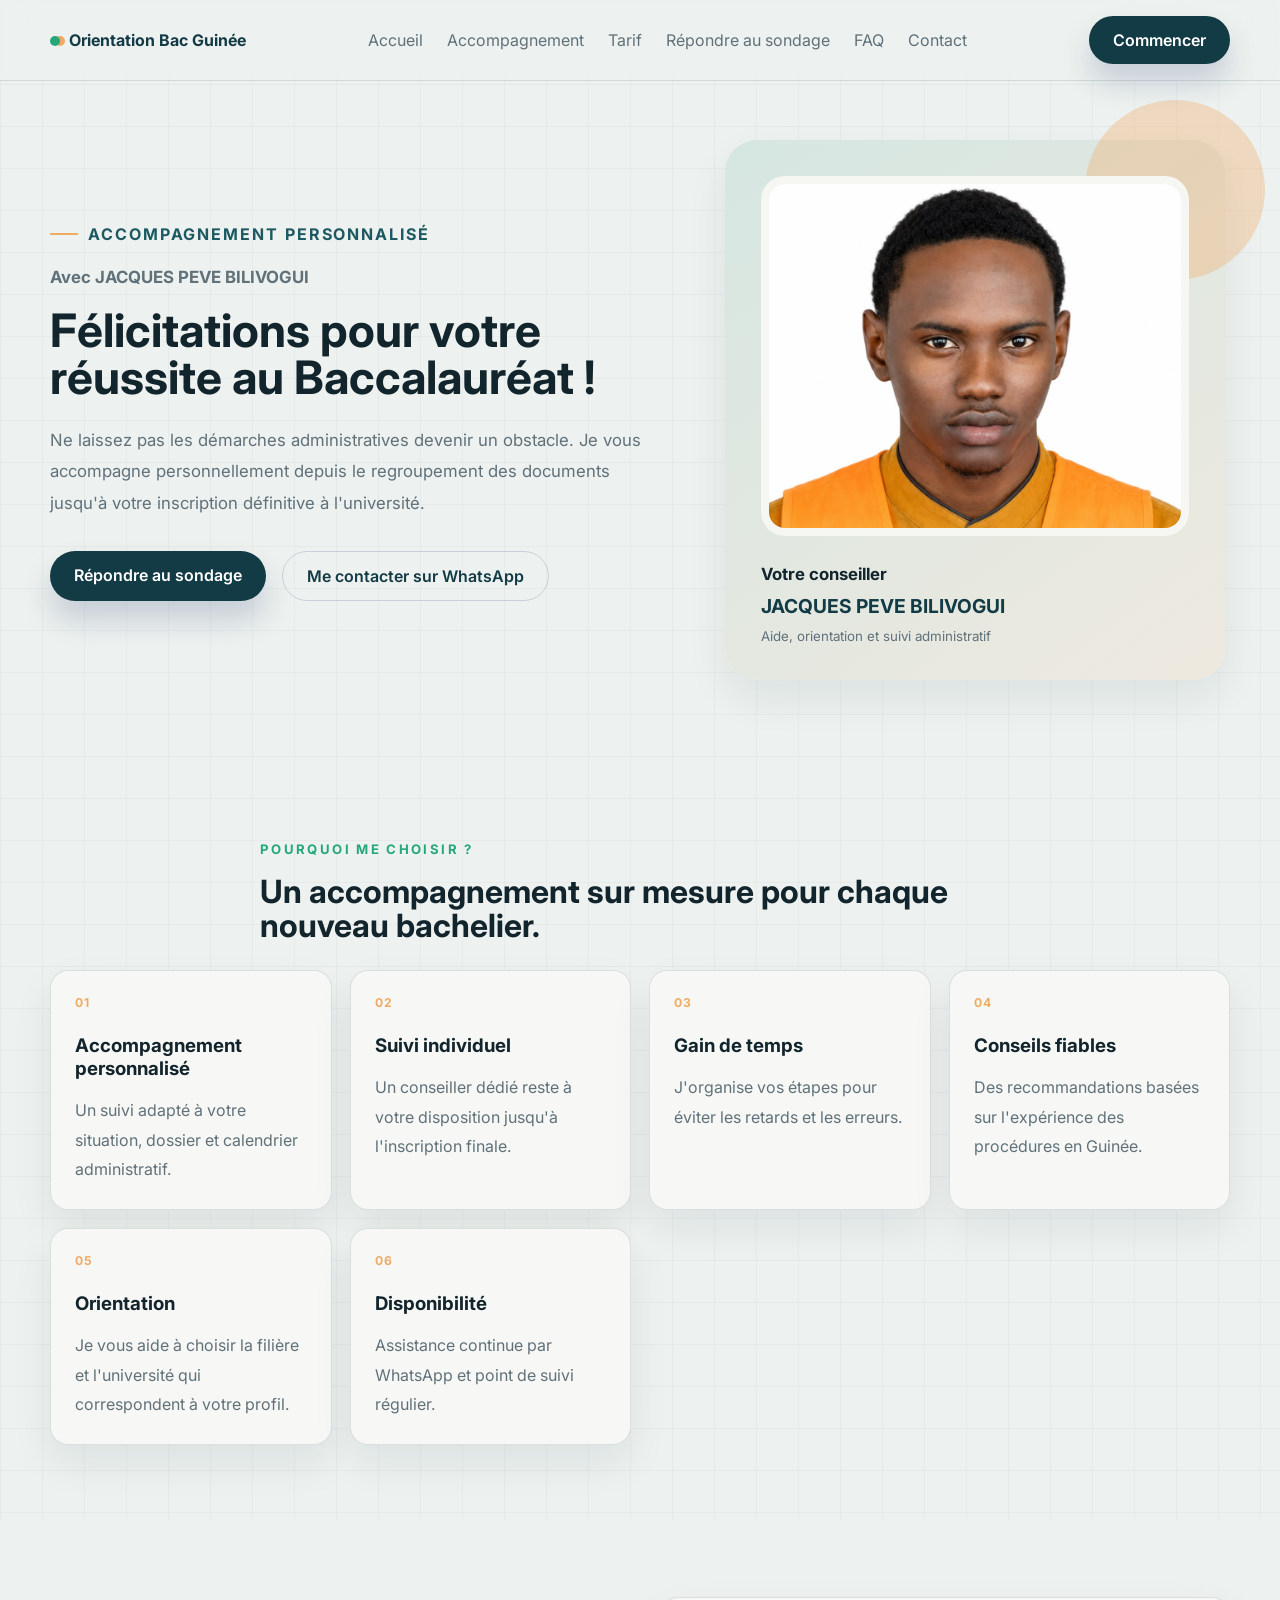
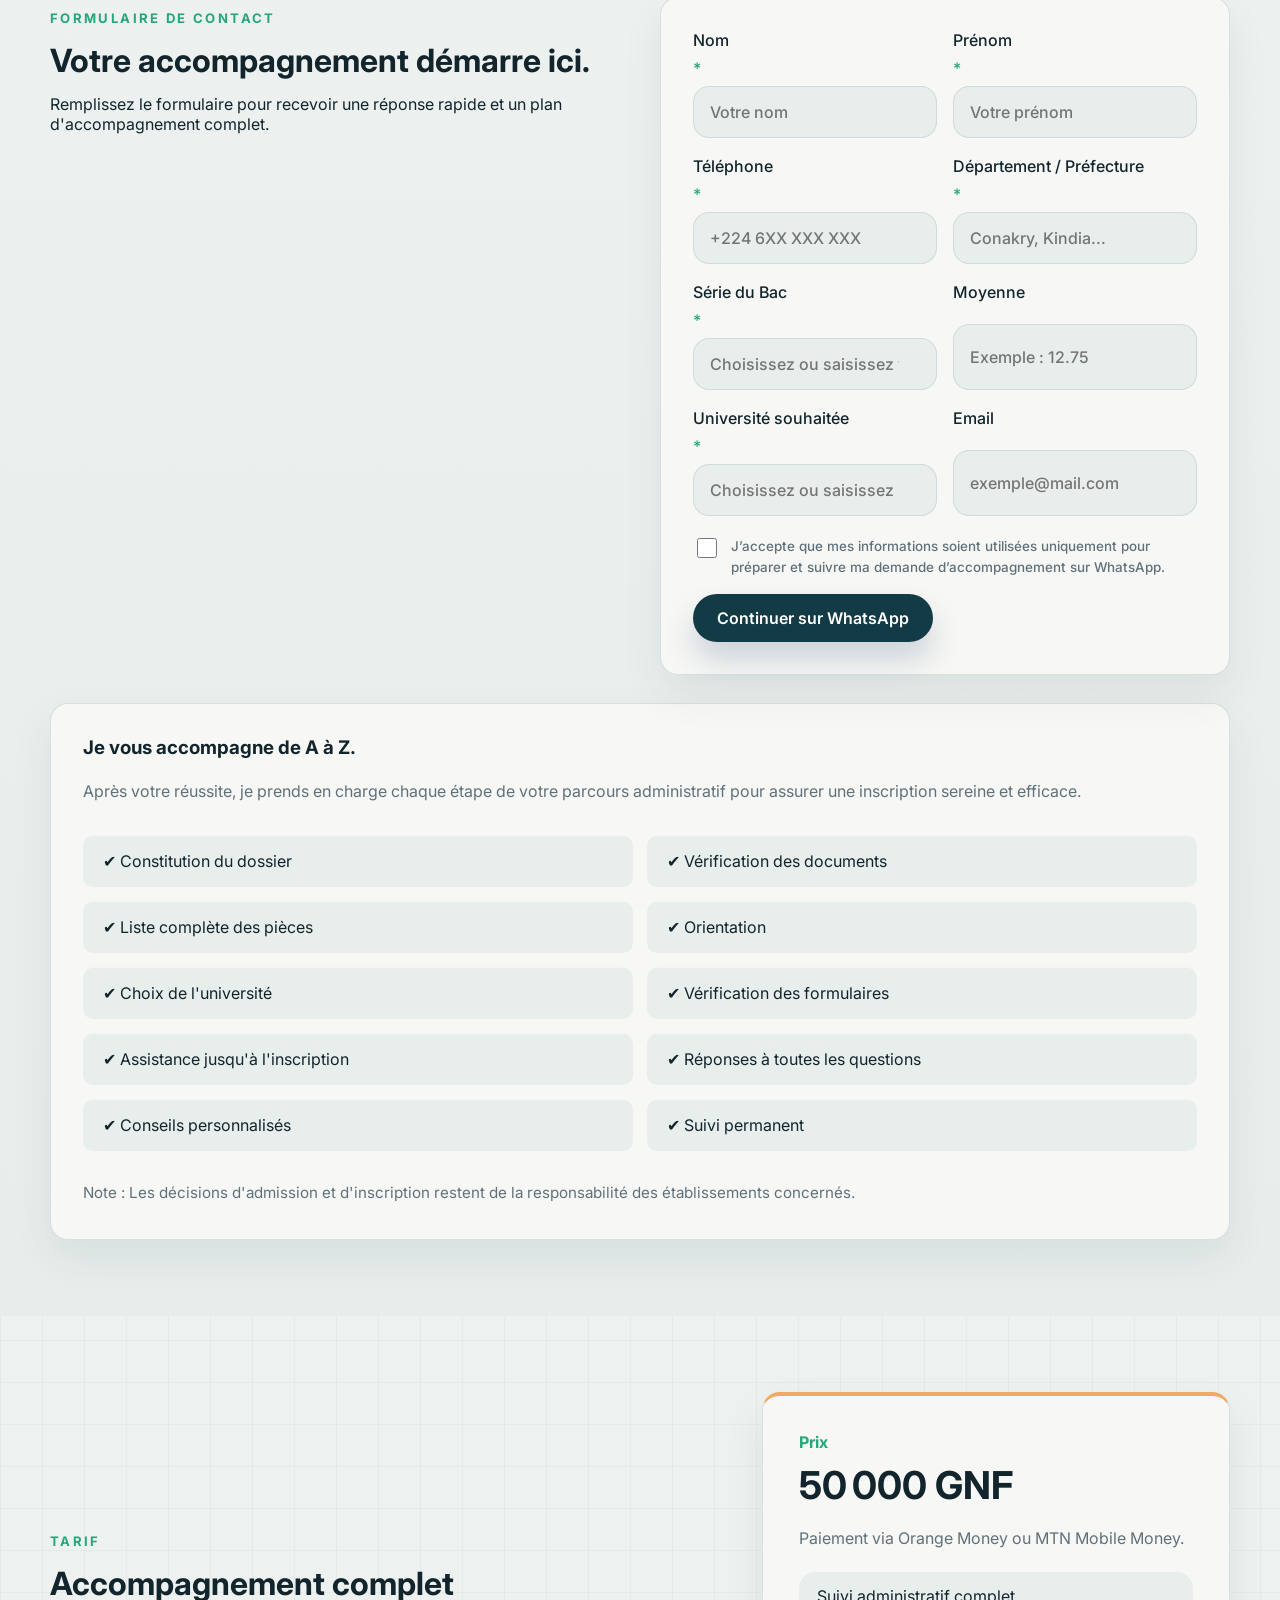
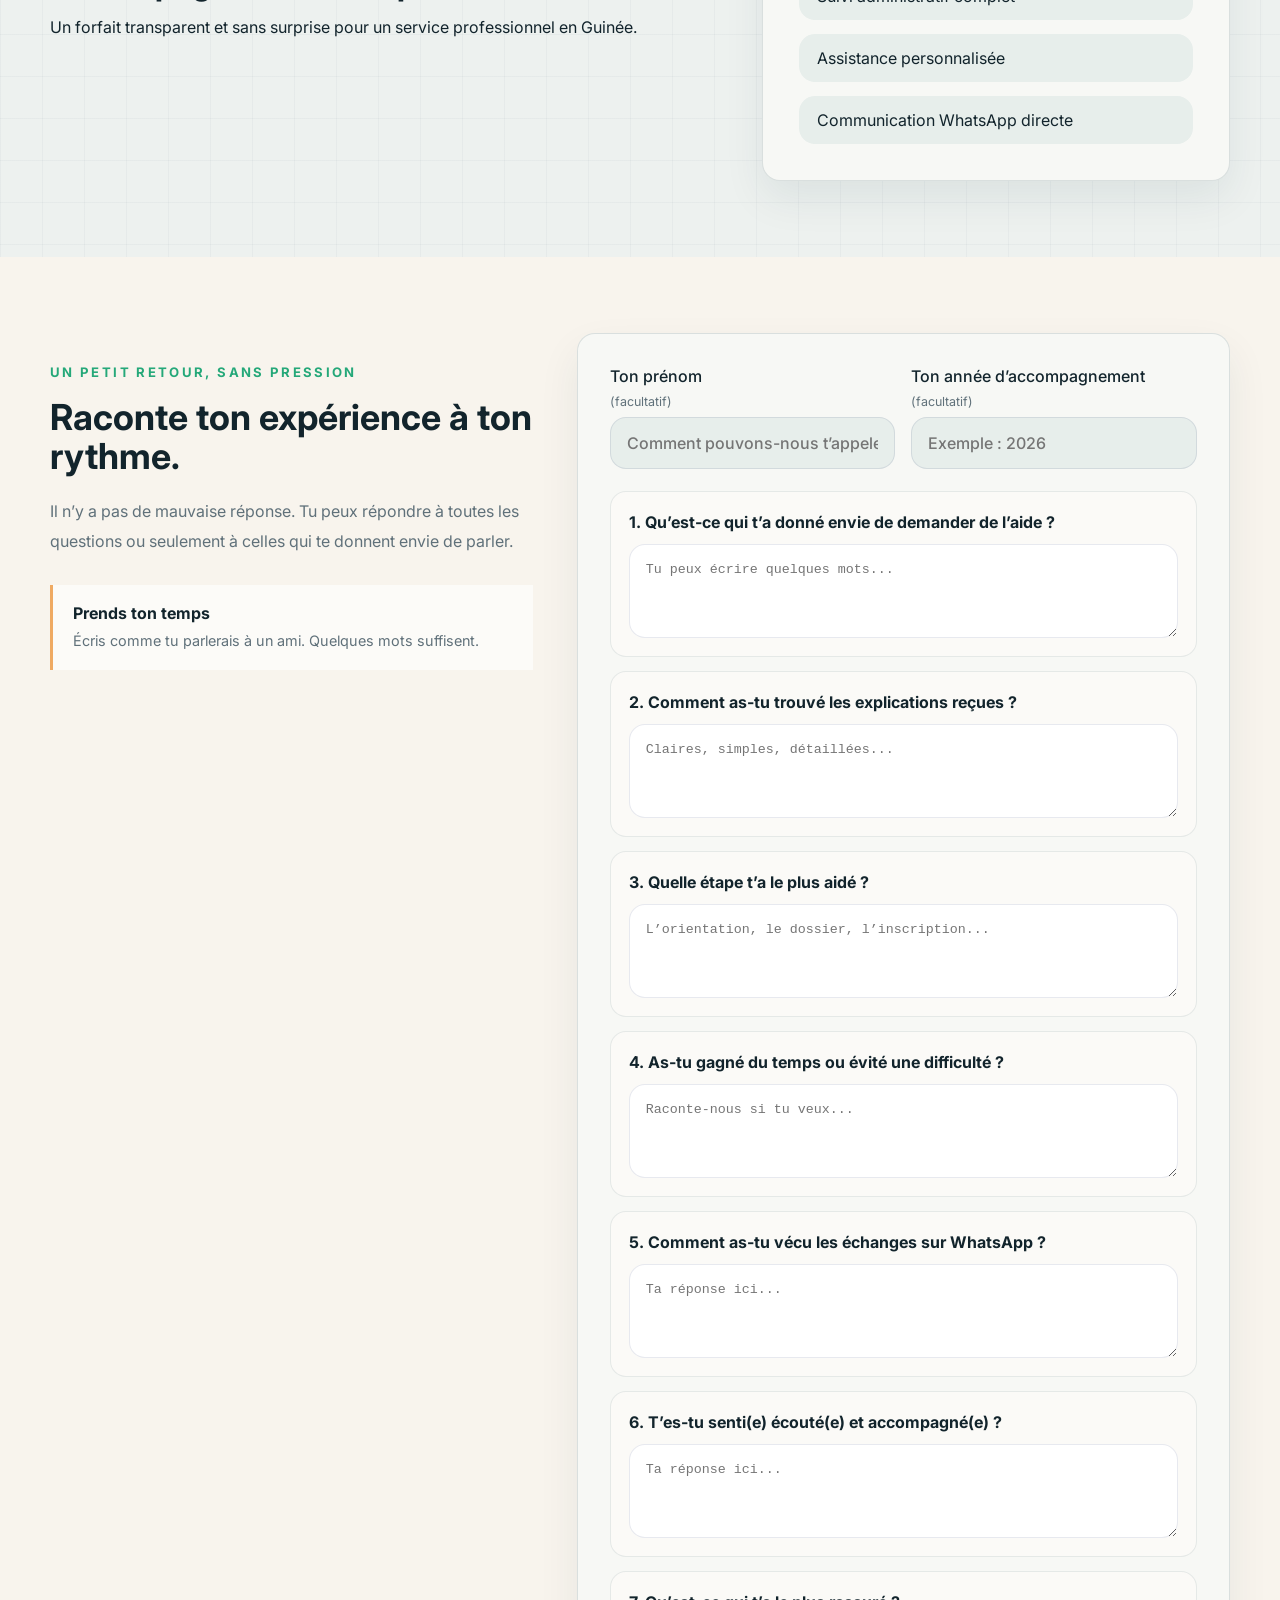
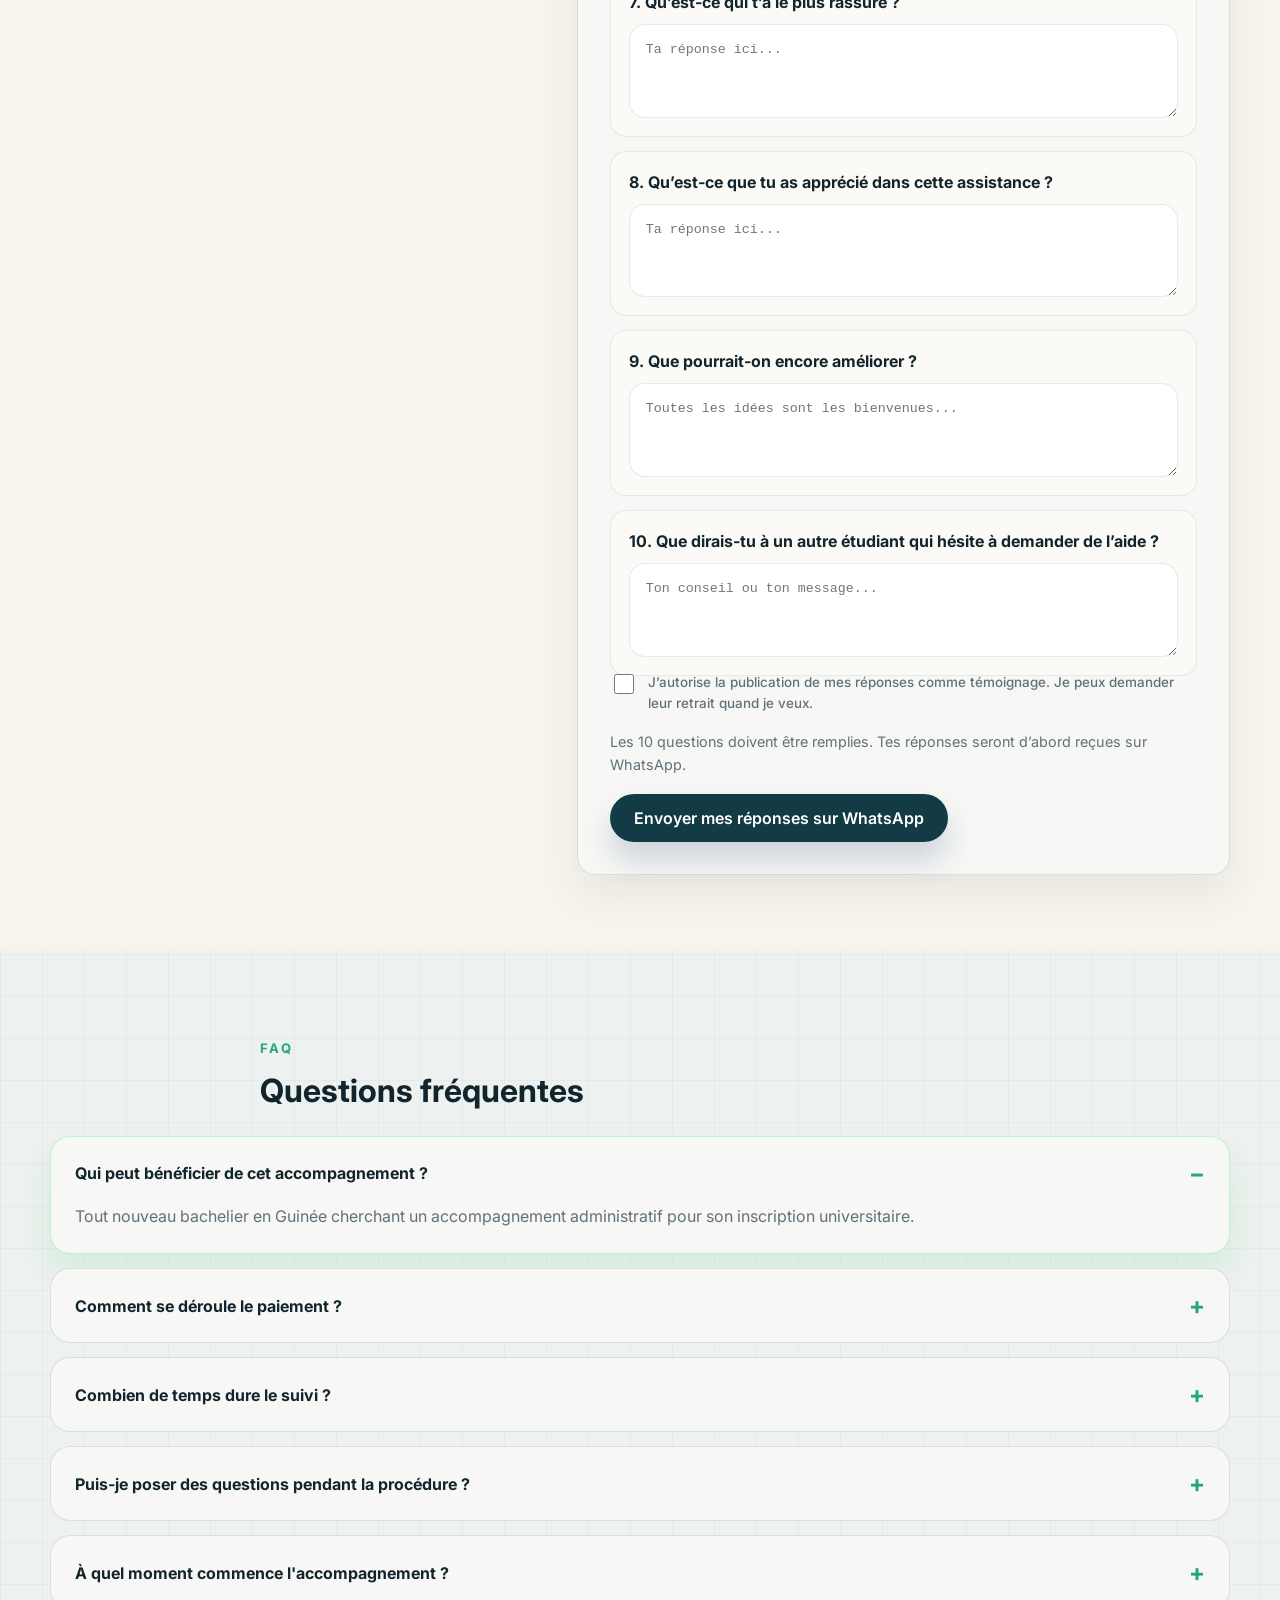
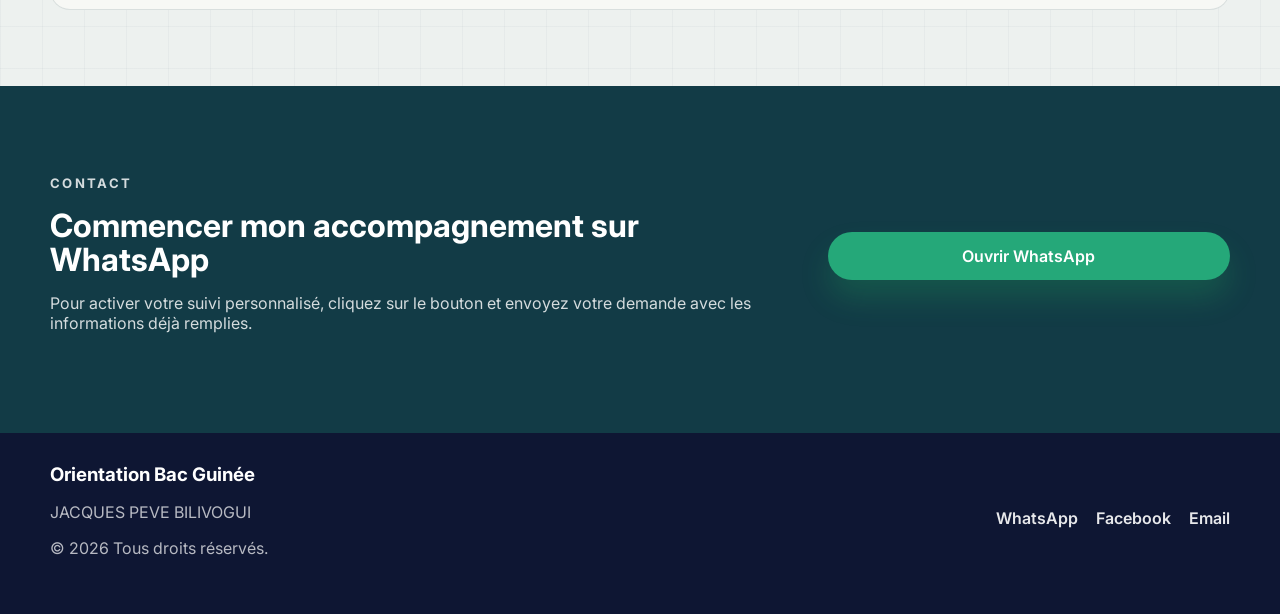
==== commit 81e727b5: "Rendre les questions du sondage obligatoires" ====
--- a/index.html
+++ b/index.html
@@ -42,7 +42,7 @@
         <a href="#hero">Accueil</a>
         <a href="#services">Accompagnement</a>
         <a href="#pricing">Tarif</a>
-        <a href="sondage.html">Répondre au sondage</a>
+        <a href="sondage.html" target="_blank" rel="noopener">Répondre au sondage</a>
         <a href="#faq">FAQ</a>
         <a href="#contact">Contact</a>
       </nav>
@@ -59,7 +59,7 @@
           <h1>Félicitations pour votre réussite au Baccalauréat !</h1>
           <p>Ne laissez pas les démarches administratives devenir un obstacle. Je vous accompagne personnellement depuis le regroupement des documents jusqu'à votre inscription définitive à l'université.</p>
           <div class="hero-actions">
-            <a href="sondage.html" class="button button-primary">Répondre au sondage</a>
+            <a href="sondage.html" class="button button-primary" target="_blank" rel="noopener">Répondre au sondage</a>
             <button class="button button-secondary" id="heroWhatsapp">Me contacter sur WhatsApp</button>
           </div>
         </div>
@@ -251,50 +251,50 @@
           <div class="question-list">
             <label class="question-card">
               <strong>1. Qu’est-ce qui t’a donné envie de demander de l’aide ?</strong>
-              <textarea name="question1" data-survey-question="1" rows="3" placeholder="Tu peux écrire quelques mots..." ></textarea>
+              <textarea name="question1" data-survey-question="1" rows="3" placeholder="Tu peux écrire quelques mots..." required></textarea>
             </label>
             <label class="question-card">
               <strong>2. Comment as-tu trouvé les explications reçues ?</strong>
-              <textarea name="question2" data-survey-question="2" rows="3" placeholder="Claires, simples, détaillées..." ></textarea>
+              <textarea name="question2" data-survey-question="2" rows="3" placeholder="Claires, simples, détaillées..." required></textarea>
             </label>
             <label class="question-card">
               <strong>3. Quelle étape t’a le plus aidé ?</strong>
-              <textarea name="question3" data-survey-question="3" rows="3" placeholder="L’orientation, le dossier, l’inscription..." ></textarea>
+              <textarea name="question3" data-survey-question="3" rows="3" placeholder="L’orientation, le dossier, l’inscription..." required></textarea>
             </label>
             <label class="question-card">
               <strong>4. As-tu gagné du temps ou évité une difficulté ?</strong>
-              <textarea name="question4" data-survey-question="4" rows="3" placeholder="Raconte-nous si tu veux..." ></textarea>
+              <textarea name="question4" data-survey-question="4" rows="3" placeholder="Raconte-nous si tu veux..." required></textarea>
             </label>
             <label class="question-card">
               <strong>5. Comment as-tu vécu les échanges sur WhatsApp ?</strong>
-              <textarea name="question5" data-survey-question="5" rows="3" placeholder="Ta réponse ici..." ></textarea>
+              <textarea name="question5" data-survey-question="5" rows="3" placeholder="Ta réponse ici..." required></textarea>
             </label>
             <label class="question-card">
               <strong>6. T’es-tu senti(e) écouté(e) et accompagné(e) ?</strong>
-              <textarea name="question6" data-survey-question="6" rows="3" placeholder="Ta réponse ici..." ></textarea>
+              <textarea name="question6" data-survey-question="6" rows="3" placeholder="Ta réponse ici..." required></textarea>
             </label>
             <label class="question-card">
               <strong>7. Qu’est-ce qui t’a le plus rassuré ?</strong>
-              <textarea name="question7" data-survey-question="7" rows="3" placeholder="Ta réponse ici..." ></textarea>
+              <textarea name="question7" data-survey-question="7" rows="3" placeholder="Ta réponse ici..." required></textarea>
             </label>
             <label class="question-card">
               <strong>8. Qu’est-ce que tu as apprécié dans cette assistance ?</strong>
-              <textarea name="question8" data-survey-question="8" rows="3" placeholder="Ta réponse ici..." ></textarea>
+              <textarea name="question8" data-survey-question="8" rows="3" placeholder="Ta réponse ici..." required></textarea>
             </label>
             <label class="question-card">
               <strong>9. Que pourrait-on encore améliorer ?</strong>
-              <textarea name="question9" data-survey-question="9" rows="3" placeholder="Toutes les idées sont les bienvenues..." ></textarea>
+              <textarea name="question9" data-survey-question="9" rows="3" placeholder="Toutes les idées sont les bienvenues..." required></textarea>
             </label>
             <label class="question-card">
               <strong>10. Que dirais-tu à un autre étudiant qui hésite à demander de l’aide ?</strong>
-              <textarea name="question10" data-survey-question="10" rows="3" placeholder="Ton conseil ou ton message..." ></textarea>
+              <textarea name="question10" data-survey-question="10" rows="3" placeholder="Ton conseil ou ton message..." required></textarea>
             </label>
           </div>
           <label class="consent-field">
             <input type="checkbox" id="surveyPublishConsent" name="surveyPublishConsent" required />
             <span>J’autorise la publication de mes réponses comme témoignage. Je peux demander leur retrait quand je veux.</span>
           </label>
-          <p class="survey-private-note">Tu peux laisser une question vide. Tes réponses seront d’abord reçues sur WhatsApp.</p>
+          <p class="survey-private-note">Les 10 questions doivent être remplies. Tes réponses seront d’abord reçues sur WhatsApp.</p>
           <p class="form-message form-message--warning" id="surveyMessage" role="status" aria-live="polite" hidden>
             <span class="form-message-icon" aria-hidden="true">!</span>
             <span class="form-message-text">Tu peux répondre à ton rythme.</span>
